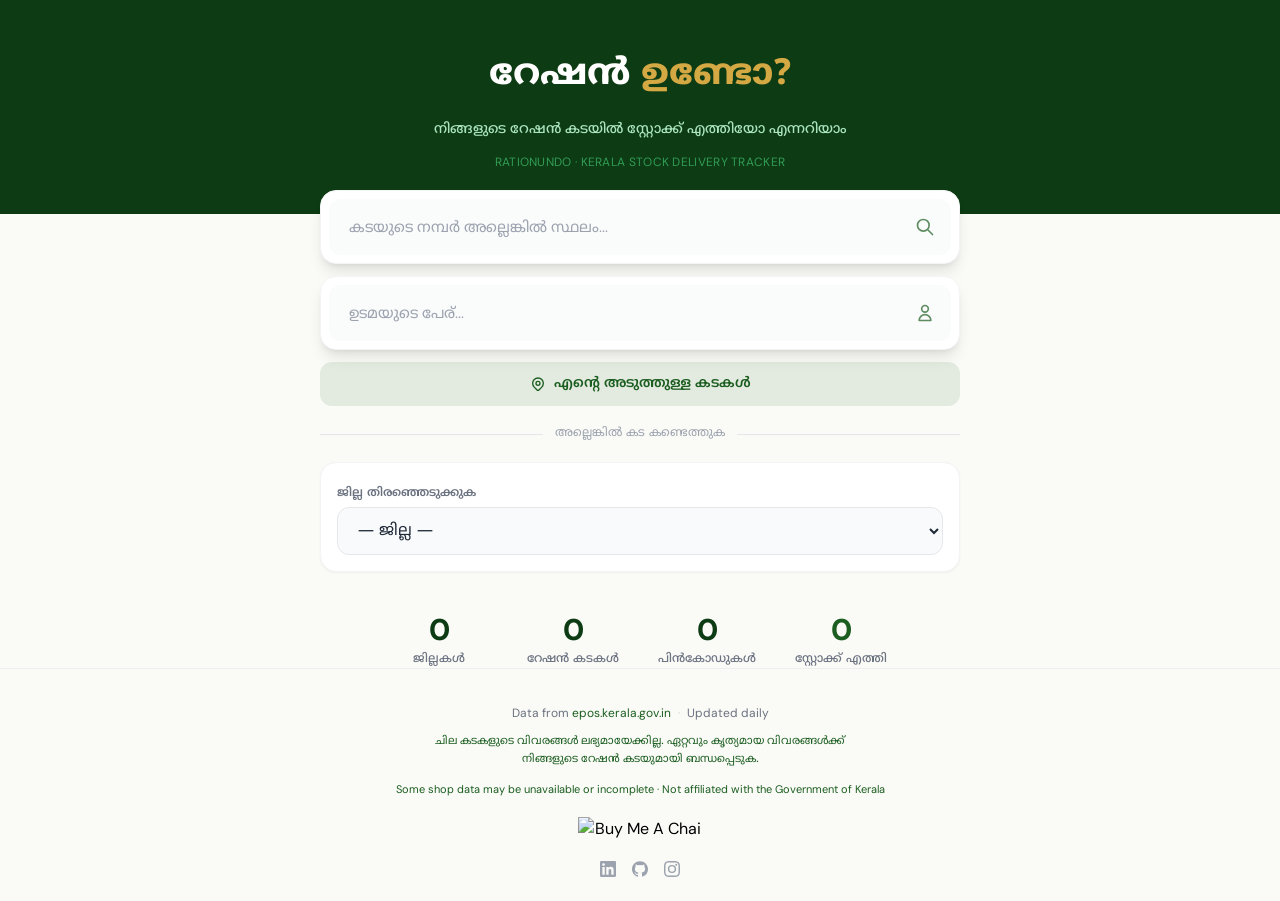
==== templates/index.html @ 917f85b7 "fix: serve app styles locally" ====
<!DOCTYPE html>
<html lang="en">
<head>
    <meta charset="UTF-8">
    <meta name="viewport" content="width=device-width, initial-scale=1.0">
    <!-- Google tag (gtag.js) -->
    <script async src="https://www.googletagmanager.com/gtag/js?id=G-TQHYERJ21V"></script>
    <script>
      window.dataLayer = window.dataLayer || [];
      function gtag(){dataLayer.push(arguments);}
      gtag('js', new Date());
      gtag('config', 'G-TQHYERJ21V');
    </script>
    <title>റേഷൻ ഉണ്ടോ?</title>
    <link rel="icon" type="image/svg+xml" href="/static/favicon.svg">
    <link rel="manifest" href="/manifest.json">
    <meta name="theme-color" content="#0D3B14">
    <link rel="preconnect" href="https://fonts.googleapis.com">
    <link href="https://fonts.googleapis.com/css2?family=DM+Sans:wght@400;500;600;700;800&family=Noto+Sans+Malayalam:wght@400;500;600;700&display=swap" rel="stylesheet">
    <link rel="stylesheet" href="/static/style.css?v=5">
</head>
<body class="bg-kerala-cream min-h-screen flex flex-col">
    <!-- Header -->
    <header class="bg-kerala-darkgreen text-white">
        <div class="max-w-3xl mx-auto px-4 py-6 sm:py-8 text-center">
            <h1 class="text-3xl sm:text-4xl font-extrabold text-white tracking-tight malayalam">റേഷൻ <span class="text-kerala-gold">ഉണ്ടോ?</span></h1>
            <p class="text-green-200/90 text-sm mt-2 malayalam font-medium px-2">നിങ്ങളുടെ റേഷൻ കടയിൽ സ്റ്റോക്ക് എത്തിയോ എന്നറിയാം</p>
            <p class="text-green-400/60 text-[10px] sm:text-xs mt-1 tracking-wide">RATIONUNDO · KERALA STOCK DELIVERY TRACKER</p>
        </div>
    </header>

    <main class="max-w-2xl mx-auto px-4 -mt-6 flex-1 w-full">
        <!-- Search Card -->
        <div id="search-container" class="relative">
            <div class="bg-white rounded-2xl shadow-lg border border-gray-100 p-2">
                <div class="relative">
                    <input
                        id="search-input"
                        type="text"
                        placeholder="കടയുടെ നമ്പർ അല്ലെങ്കിൽ സ്ഥലം..."
                        autocomplete="off"
                        class="w-full px-5 py-4 rounded-xl bg-gray-50/80 text-gray-900 placeholder-gray-400 focus:outline-none focus:ring-2 focus:ring-kerala-green/20 focus:bg-white transition-all text-[15px]"
                        aria-label="Search by shop number"
                        aria-controls="suggestions"
                        aria-autocomplete="list"
                    >
                    <div class="absolute right-4 top-1/2 -translate-y-1/2">
                        <svg class="h-5 w-5 text-kerala-green/70" fill="none" viewBox="0 0 24 24" stroke="currentColor">
                            <path stroke-linecap="round" stroke-linejoin="round" stroke-width="2" d="M21 21l-6-6m2-5a7 7 0 11-14 0 7 7 0 0114 0z" />
                        </svg>
                    </div>
                </div>
            </div>

            <!-- Autocomplete -->
            <div id="suggestions" class="hidden absolute z-10 w-full mt-2 bg-white rounded-xl shadow-xl border border-gray-100 overflow-hidden max-h-72 overflow-y-auto" role="listbox">
            </div>
        </div>

        <!-- Owner name search -->
        <div id="owner-container" class="relative mt-3">
            <div class="bg-white rounded-2xl shadow-lg border border-gray-100 p-2">
                <div class="relative">
                    <input
                        id="owner-input"
                        type="text"
                        placeholder="ഉടമയുടെ പേര്..."
                        autocomplete="off"
                        class="w-full px-5 py-4 rounded-xl bg-gray-50/80 text-gray-900 placeholder-gray-400 focus:outline-none focus:ring-2 focus:ring-kerala-green/20 focus:bg-white transition-all text-[15px]"
                        aria-label="Search by owner name"
                        aria-controls="owner-suggestions"
                        aria-autocomplete="list"
                    >
                    <div class="absolute right-4 top-1/2 -translate-y-1/2">
                        <svg class="h-5 w-5 text-kerala-green/70" fill="none" viewBox="0 0 24 24" stroke="currentColor">
                            <path stroke-linecap="round" stroke-linejoin="round" stroke-width="2" d="M16 7a4 4 0 11-8 0 4 4 0 018 0zM12 14a7 7 0 00-7 7h14a7 7 0 00-7-7z" />
                        </svg>
                    </div>
                </div>
            </div>
            <div id="owner-suggestions" class="hidden absolute z-10 w-full mt-2 bg-white rounded-xl shadow-xl border border-gray-100 overflow-hidden max-h-72 overflow-y-auto" role="listbox">
            </div>
        </div>

        <!-- Near me -->
        <button id="near-me-btn" class="mt-3 w-full flex items-center justify-center gap-2 px-4 py-3 rounded-xl bg-kerala-green/10 text-kerala-green font-semibold text-sm hover:bg-kerala-green/15 transition-colors malayalam">
            <svg class="w-4 h-4" fill="none" viewBox="0 0 24 24" stroke="currentColor"><path stroke-linecap="round" stroke-linejoin="round" stroke-width="2" d="M17.657 16.657L13.414 20.9a2 2 0 01-2.827 0l-4.244-4.243a8 8 0 1111.314 0z"/><path stroke-linecap="round" stroke-linejoin="round" stroke-width="2" d="M15 11a3 3 0 11-6 0 3 3 0 016 0z"/></svg>
            എന്റെ അടുത്തുള്ള കടകൾ
        </button>

        <!-- Divider -->
        <div class="flex items-center gap-3 my-5">
            <div class="flex-1 h-px bg-gray-200"></div>
            <span class="text-xs text-gray-400 malayalam">അല്ലെങ്കിൽ കട കണ്ടെത്തുക</span>
            <div class="flex-1 h-px bg-gray-200"></div>
        </div>

        <!-- Browse: District -> Taluk -> Shop -->
        <div id="browse" class="bg-white rounded-2xl shadow-sm border border-gray-100 p-4 space-y-3">
            <div>
                <label class="text-xs font-semibold text-gray-500 malayalam">ജില്ല തിരഞ്ഞെടുക്കുക</label>
                <select id="sel-district" class="mt-1 w-full px-4 py-3 rounded-xl bg-gray-50 border border-gray-200 text-gray-800 focus:outline-none focus:ring-2 focus:ring-kerala-green/20 malayalam">
                    <option value="">— ജില്ല —</option>
                </select>
            </div>
            <div id="taluk-wrap" class="hidden">
                <label class="text-xs font-semibold text-gray-500 malayalam">താലൂക്ക് / ഓഫീസ്</label>
                <select id="sel-taluk" class="mt-1 w-full px-4 py-3 rounded-xl bg-gray-50 border border-gray-200 text-gray-800 focus:outline-none focus:ring-2 focus:ring-kerala-green/20">
                    <option value="">— താലൂക്ക് —</option>
                </select>
            </div>
        </div>

        <!-- Results -->
        <section id="results" class="hidden mt-6 space-y-3 pb-12" aria-live="polite">
        </section>

        <!-- Empty state -->
        <div id="empty-state" class="mt-10 text-center">
            <div class="grid grid-cols-2 sm:grid-cols-4 gap-4 sm:gap-6 text-center max-w-lg mx-auto">
                <div>
                    <div class="text-2xl sm:text-3xl font-extrabold text-kerala-darkgreen tabular-nums" id="stat-districts">0</div>
                    <div class="text-xs text-gray-500 mt-1 font-medium malayalam">ജില്ലകൾ</div>
                </div>
                <div>
                    <div class="text-2xl sm:text-3xl font-extrabold text-kerala-darkgreen tabular-nums" id="stat-shops">0</div>
                    <div class="text-xs text-gray-500 mt-1 font-medium malayalam">റേഷൻ കടകൾ</div>
                </div>
                <div>
                    <div class="text-2xl sm:text-3xl font-extrabold text-kerala-darkgreen tabular-nums" id="stat-pincodes">0</div>
                    <div class="text-xs text-gray-500 mt-1 font-medium malayalam">പിൻകോഡുകൾ</div>
                </div>
                <div>
                    <div class="text-2xl sm:text-3xl font-extrabold text-kerala-green tabular-nums" id="stat-delivered">0</div>
                    <div class="text-xs text-gray-500 mt-1 font-medium malayalam">സ്റ്റോക്ക് എത്തി</div>
                </div>
            </div>
        </div>
    </main>

    <!-- Footer -->
    <footer class="mt-auto border-t border-gray-200/60">
        <div class="max-w-2xl mx-auto px-4 py-6 text-center space-y-3">
            <p class="text-xs text-gray-500">
                Data from <a href="https://epos.kerala.gov.in" target="_blank" rel="noopener" class="text-kerala-green hover:underline">epos.kerala.gov.in</a>
                <span class="text-gray-300 mx-1">·</span>
                <span id="last-updated">Updated daily</span>
            </p>
            <p class="text-[11px] text-kerala-green malayalam max-w-md mx-auto leading-relaxed">
                ചില കടകളുടെ വിവരങ്ങൾ ലഭ്യമായേക്കില്ല. ഏറ്റവും കൃത്യമായ വിവരങ്ങൾക്ക് നിങ്ങളുടെ റേഷൻ കടയുമായി ബന്ധപ്പെടുക.
            </p>
            <p class="text-[11px] text-kerala-green">
                Some shop data may be unavailable or incomplete · Not affiliated with the Government of Kerala
            </p>

            <!-- Social links -->
            <div class="flex items-center justify-center gap-4 pt-2">
                <a href="https://buymeachai.ezee.li/jithinjz" target="_blank" rel="noopener noreferrer" aria-label="Buy Me A Chai">
                    <img src="https://buymeachai.ezee.li/assets/images/buymeachai-button.png" alt="Buy Me A Chai" class="w-32 sm:w-40 md:w-44 max-w-[70%] h-auto mx-auto">
                </a>
            </div>
            <div class="flex items-center justify-center gap-4 pt-2">
                <a href="https://www.linkedin.com/in/jithin-kr" target="_blank" rel="noopener" aria-label="LinkedIn" class="text-gray-400 hover:text-kerala-darkgreen transition-colors">
                    <svg class="w-4 h-4" fill="currentColor" viewBox="0 0 24 24"><path d="M20.45 20.45h-3.56v-5.57c0-1.33-.02-3.04-1.85-3.04-1.85 0-2.14 1.45-2.14 2.94v5.67H9.34V9h3.42v1.56h.05c.48-.9 1.64-1.85 3.37-1.85 3.6 0 4.27 2.37 4.27 5.46v6.28zM5.34 7.43a2.06 2.06 0 1 1 0-4.13 2.06 2.06 0 0 1 0 4.13zM7.12 20.45H3.56V9h3.56v11.45zM22.22 0H1.77C.79 0 0 .77 0 1.72v20.56C0 23.23.79 24 1.77 24h20.45c.98 0 1.78-.77 1.78-1.72V1.72C24 .77 23.2 0 22.22 0z"/></svg>
                </a>
                <a href="https://github.com/jithin-jz/Rationundo" target="_blank" rel="noopener" aria-label="GitHub" class="text-gray-400 hover:text-kerala-darkgreen transition-colors">
                    <svg class="w-4 h-4" fill="currentColor" viewBox="0 0 24 24"><path d="M12 .5C5.37.5 0 5.78 0 12.29c0 5.2 3.44 9.6 8.21 11.16.6.11.82-.25.82-.56v-2.17c-3.34.71-4.04-1.57-4.04-1.57-.55-1.36-1.34-1.72-1.34-1.72-1.09-.73.08-.71.08-.71 1.2.08 1.84 1.21 1.84 1.21 1.07 1.79 2.81 1.27 3.5.97.11-.76.42-1.27.76-1.56-2.67-.3-5.47-1.3-5.47-5.79 0-1.28.47-2.32 1.24-3.14-.12-.3-.54-1.52.12-3.17 0 0 1.01-.32 3.3 1.2a11.6 11.6 0 0 1 6 0c2.29-1.52 3.3-1.2 3.3-1.2.66 1.65.24 2.87.12 3.17.77.82 1.24 1.86 1.24 3.14 0 4.5-2.81 5.48-5.49 5.77.43.36.81 1.08.81 2.18v3.23c0 .31.22.68.83.56A12.02 12.02 0 0 0 24 12.29C24 5.78 18.63.5 12 .5z"/></svg>
                </a>
                <a href="https://www.instagram.com/jithin.jz" target="_blank" rel="noopener" aria-label="Instagram" class="text-gray-400 hover:text-kerala-darkgreen transition-colors">
                    <svg class="w-4 h-4" fill="currentColor" viewBox="0 0 24 24"><path d="M12 2.16c3.2 0 3.58.01 4.85.07 1.17.05 1.8.25 2.23.41.56.22.96.48 1.38.9.42.42.68.82.9 1.38.16.42.36 1.06.41 2.23.06 1.27.07 1.65.07 4.85s-.01 3.58-.07 4.85c-.05 1.17-.25 1.8-.41 2.23-.22.56-.48.96-.9 1.38-.42.42-.82.68-1.38.9-.42.16-1.06.36-2.23.41-1.27.06-1.65.07-4.85.07s-3.58-.01-4.85-.07c-1.17-.05-1.8-.25-2.23-.41a3.7 3.7 0 0 1-1.38-.9 3.7 3.7 0 0 1-.9-1.38c-.16-.42-.36-1.06-.41-2.23-.06-1.27-.07-1.65-.07-4.85s.01-3.58.07-4.85c.05-1.17.25-1.8.41-2.23.22-.56.48-.96.9-1.38.42-.42.82-.68 1.38-.9.42-.16 1.06-.36 2.23-.41C8.42 2.17 8.8 2.16 12 2.16zM12 0C8.74 0 8.33.01 7.05.07 5.78.13 4.9.34 4.14.63c-.79.31-1.46.72-2.13 1.38C1.35 2.68.94 3.35.63 4.14.34 4.9.13 5.78.07 7.05.01 8.33 0 8.74 0 12s.01 3.67.07 4.95c.06 1.27.27 2.15.56 2.91.31.79.72 1.46 1.38 2.13.67.66 1.34 1.07 2.13 1.38.76.29 1.64.5 2.91.56C8.33 23.99 8.74 24 12 24s3.67-.01 4.95-.07c1.27-.06 2.15-.27 2.91-.56a5.9 5.9 0 0 0 2.13-1.38 5.9 5.9 0 0 0 1.38-2.13c.29-.76.5-1.64.56-2.91.06-1.28.07-1.69.07-4.95s-.01-3.67-.07-4.95c-.06-1.27-.27-2.15-.56-2.91a5.9 5.9 0 0 0-1.38-2.13A5.9 5.9 0 0 0 19.86.63c-.76-.29-1.64-.5-2.91-.56C15.67.01 15.26 0 12 0zm0 5.84a6.16 6.16 0 1 0 0 12.32 6.16 6.16 0 0 0 0-12.32zM12 16a4 4 0 1 1 0-8 4 4 0 0 1 0 8zm6.4-11.85a1.44 1.44 0 1 0 0 2.88 1.44 1.44 0 0 0 0-2.88z"/></svg>
                </a>
            </div>
        </div>
    </footer>

    <script src="/static/app.js?v=5"></script>
    <script>
        if ('serviceWorker' in navigator) {
            window.addEventListener('load', () => navigator.serviceWorker.register('/sw.js').catch(() => {}));
        }
    </script>
</body>
</html>
---- static/style.css ----
:root {
    --kerala-gold: #D4A843;
    --kerala-green: #1B5E20;
    --kerala-darkgreen: #0D3B14;
    --kerala-cream: #FAFAF6;
}

*,
*::before,
*::after {
    box-sizing: border-box;
    border: 0 solid #e5e7eb;
}

html {
    line-height: 1.5;
    -webkit-text-size-adjust: 100%;
    tab-size: 4;
}

body {
    margin: 0;
    font-family: 'DM Sans', 'Noto Sans Malayalam', system-ui, sans-serif;
    -webkit-font-smoothing: antialiased;
}

button,
input,
select {
    margin: 0;
    font: inherit;
    color: inherit;
}

button,
select {
    text-transform: none;
}

button {
    cursor: pointer;
    background: transparent;
}

button:disabled {
    cursor: not-allowed;
    opacity: 0.75;
}

img,
svg {
    display: block;
    vertical-align: middle;
}

a {
    color: inherit;
    text-decoration: inherit;
}

.malayalam {
    font-family: 'Noto Sans Malayalam', 'DM Sans', sans-serif;
}

/* Layout */
.hidden { display: none !important; }
.block { display: block; }
.inline-block { display: inline-block; }
.flex { display: flex; }
.grid { display: grid; }
.relative { position: relative; }
.absolute { position: absolute; }
.z-10 { z-index: 10; }
.right-4 { right: 1rem; }
.top-1\/2 { top: 50%; }
.-translate-y-1\/2 { transform: translateY(-50%); }
.mx-auto { margin-left: auto; margin-right: auto; }
.mx-1 { margin-left: 0.25rem; margin-right: 0.25rem; }
.my-5 { margin-top: 1.25rem; margin-bottom: 1.25rem; }
.-mt-6 { margin-top: -1.5rem; }
.mt-0\.5 { margin-top: 0.125rem; }
.mt-1 { margin-top: 0.25rem; }
.mt-2 { margin-top: 0.5rem; }
.mt-3 { margin-top: 0.75rem; }
.mt-4 { margin-top: 1rem; }
.mt-6 { margin-top: 1.5rem; }
.mt-10 { margin-top: 2.5rem; }
.mt-auto { margin-top: auto; }
.mb-1 { margin-bottom: 0.25rem; }
.mb-2 { margin-bottom: 0.5rem; }
.p-2 { padding: 0.5rem; }
.p-4 { padding: 1rem; }
.px-2 { padding-left: 0.5rem; padding-right: 0.5rem; }
.px-2\.5 { padding-left: 0.625rem; padding-right: 0.625rem; }
.px-4 { padding-left: 1rem; padding-right: 1rem; }
.px-5 { padding-left: 1.25rem; padding-right: 1.25rem; }
.py-0\.5 { padding-top: 0.125rem; padding-bottom: 0.125rem; }
.py-1\.5 { padding-top: 0.375rem; padding-bottom: 0.375rem; }
.py-3 { padding-top: 0.75rem; padding-bottom: 0.75rem; }
.py-4 { padding-top: 1rem; padding-bottom: 1rem; }
.py-6 { padding-top: 1.5rem; padding-bottom: 1.5rem; }
.py-8 { padding-top: 2rem; padding-bottom: 2rem; }
.py-10 { padding-top: 2.5rem; padding-bottom: 2.5rem; }
.py-16 { padding-top: 4rem; padding-bottom: 4rem; }
.pt-2 { padding-top: 0.5rem; }
.pt-3 { padding-top: 0.75rem; }
.pb-12 { padding-bottom: 3rem; }
.w-full { width: 100%; }
.w-2\.5 { width: 0.625rem; }
.w-4 { width: 1rem; }
.w-5 { width: 1.25rem; }
.w-8 { width: 2rem; }
.w-16 { width: 4rem; }
.w-32 { width: 8rem; }
.h-auto { height: auto; }
.h-px { height: 1px; }
.h-1\.5 { height: 0.375rem; }
.h-2 { height: 0.5rem; }
.h-2\.5 { height: 0.625rem; }
.h-4 { height: 1rem; }
.h-5 { height: 1.25rem; }
.h-8 { height: 2rem; }
.h-16 { height: 4rem; }
.min-h-screen { min-height: 100vh; }
.max-h-72 { max-height: 18rem; }
.max-w-md { max-width: 28rem; }
.max-w-lg { max-width: 32rem; }
.max-w-2xl { max-width: 42rem; }
.max-w-3xl { max-width: 48rem; }
.max-w-\[70\%\] { max-width: 70%; }
.min-w-0 { min-width: 0; }
.flex-1 { flex: 1 1 0%; }
.shrink-0 { flex-shrink: 0; }
.flex-col { flex-direction: column; }
.items-start { align-items: flex-start; }
.items-center { align-items: center; }
.justify-center { justify-content: center; }
.justify-between { justify-content: space-between; }
.gap-1\.5 { gap: 0.375rem; }
.gap-2 { gap: 0.5rem; }
.gap-3 { gap: 0.75rem; }
.gap-4 { gap: 1rem; }
.grid-cols-2 { grid-template-columns: repeat(2, minmax(0, 1fr)); }
.space-y-1\.5 > :not([hidden]) ~ :not([hidden]) { margin-top: 0.375rem; }
.space-y-3 > :not([hidden]) ~ :not([hidden]) { margin-top: 0.75rem; }
.overflow-hidden { overflow: hidden; }
.overflow-y-auto { overflow-y: auto; }

/* Borders and shape */
.rounded { border-radius: 0.25rem; }
.rounded-lg { border-radius: 0.5rem; }
.rounded-xl { border-radius: 0.75rem; }
.rounded-2xl { border-radius: 1rem; }
.rounded-full { border-radius: 9999px; }
.border { border-width: 1px; }
.border-t { border-top-width: 1px; }
.border-b { border-bottom-width: 1px; }
.border-\[3px\] { border-width: 3px; }
.last\:border-0:last-child { border-width: 0; }
.border-gray-50 { border-color: #f9fafb; }
.border-gray-100 { border-color: #f3f4f6; }
.border-gray-200 { border-color: #e5e7eb; }
.border-gray-200\/60 { border-color: rgb(229 231 235 / 0.6); }
.border-kerala-green\/20 { border-color: rgb(27 94 32 / 0.2); }
.border-t-kerala-green { border-top-color: var(--kerala-green); }
.shadow-sm { box-shadow: 0 1px 2px 0 rgb(0 0 0 / 0.05); }
.shadow-lg { box-shadow: 0 10px 15px -3px rgb(0 0 0 / 0.1), 0 4px 6px -4px rgb(0 0 0 / 0.1); }
.shadow-xl { box-shadow: 0 20px 25px -5px rgb(0 0 0 / 0.1), 0 8px 10px -6px rgb(0 0 0 / 0.1); }

/* Color */
.bg-white { background-color: #ffffff; }
.bg-gray-50 { background-color: #f9fafb; }
.bg-gray-50\/80 { background-color: rgb(249 250 251 / 0.8); }
.bg-gray-100 { background-color: #f3f4f6; }
.bg-gray-200 { background-color: #e5e7eb; }
.bg-green-50 { background-color: #f0fdf4; }
.bg-green-500 { background-color: #22c55e; }
.bg-amber-50 { background-color: #fffbeb; }
.bg-amber-400 { background-color: #fbbf24; }
.bg-amber-500 { background-color: #f59e0b; }
.bg-red-400 { background-color: #f87171; }
.bg-kerala-cream { background-color: var(--kerala-cream); }
.bg-kerala-darkgreen { background-color: var(--kerala-darkgreen); }
.bg-kerala-green { background-color: var(--kerala-green); }
.bg-kerala-green\/5 { background-color: rgb(27 94 32 / 0.05); }
.bg-kerala-green\/10 { background-color: rgb(27 94 32 / 0.1); }
.bg-kerala-gold\/10 { background-color: rgb(212 168 67 / 0.1); }
.text-white { color: #ffffff; }
.text-gray-300 { color: #d1d5db; }
.text-gray-400 { color: #9ca3af; }
.text-gray-500 { color: #6b7280; }
.text-gray-600 { color: #4b5563; }
.text-gray-700 { color: #374151; }
.text-gray-800 { color: #1f2937; }
.text-gray-900 { color: #111827; }
.text-green-200\/90 { color: rgb(187 247 208 / 0.9); }
.text-green-400\/60 { color: rgb(74 222 128 / 0.6); }
.text-green-800 { color: #166534; }
.text-amber-500 { color: #f59e0b; }
.text-amber-800 { color: #92400e; }
.text-red-500 { color: #ef4444; }
.text-red-600 { color: #dc2626; }
.text-kerala-gold { color: var(--kerala-gold); }
.text-kerala-green { color: var(--kerala-green); }
.text-kerala-green\/70 { color: rgb(27 94 32 / 0.7); }
.text-kerala-darkgreen { color: var(--kerala-darkgreen); }
.placeholder-gray-400::placeholder { color: #9ca3af; }

/* Typography */
.text-left { text-align: left; }
.text-center { text-align: center; }
.text-right { text-align: right; }
.text-\[10px\] { font-size: 10px; line-height: 1rem; }
.text-\[11px\] { font-size: 11px; line-height: 1rem; }
.text-\[15px\] { font-size: 15px; line-height: 1.5rem; }
.text-xs { font-size: 0.75rem; line-height: 1rem; }
.text-sm { font-size: 0.875rem; line-height: 1.25rem; }
.text-base { font-size: 1rem; line-height: 1.5rem; }
.text-2xl { font-size: 1.5rem; line-height: 2rem; }
.text-3xl { font-size: 1.875rem; line-height: 2.25rem; }
.font-medium { font-weight: 500; }
.font-semibold { font-weight: 600; }
.font-bold { font-weight: 700; }
.font-extrabold { font-weight: 800; }
.uppercase { text-transform: uppercase; }
.tracking-tight { letter-spacing: 0; }
.tracking-wide { letter-spacing: 0.025em; }
.leading-relaxed { line-height: 1.625; }
.tabular-nums { font-variant-numeric: tabular-nums; }
.truncate {
    overflow: hidden;
    text-overflow: ellipsis;
    white-space: nowrap;
}
.break-words { overflow-wrap: break-word; }
.whitespace-nowrap { white-space: nowrap; }

/* Effects */
.transition-all { transition-property: all; transition-duration: 150ms; transition-timing-function: cubic-bezier(0.4, 0, 0.2, 1); }
.transition-colors { transition-property: color, background-color, border-color, text-decoration-color, fill, stroke; transition-duration: 150ms; transition-timing-function: cubic-bezier(0.4, 0, 0.2, 1); }
.duration-500 { transition-duration: 500ms; }
.focus\:outline-none:focus { outline: 2px solid transparent; outline-offset: 2px; }
.focus\:bg-white:focus { background-color: #ffffff; }
.focus\:ring-2:focus { box-shadow: 0 0 0 2px rgb(27 94 32 / 0.2); }
.hover\:bg-kerala-green\/15:hover { background-color: rgb(27 94 32 / 0.15); }
.hover\:text-kerala-darkgreen:hover { color: var(--kerala-darkgreen); }
.hover\:underline:hover { text-decoration: underline; }

/* Smooth scrollbar */
::-webkit-scrollbar { width: 6px; }
::-webkit-scrollbar-track { background: transparent; }
::-webkit-scrollbar-thumb { background: #d4d4d4; border-radius: 3px; }
::-webkit-scrollbar-thumb:hover { background: #a3a3a3; }

/* Cards */
.card-delivered {
    border-left: 4px solid #2E7D32;
    background: linear-gradient(to right, #f0fdf4, #ffffff);
}
.card-pending {
    border-left: 4px solid #F59E0B;
    background: linear-gradient(to right, #fffbeb, #ffffff);
}
.card-partial {
    border-left: 4px solid #FBBF24;
    background: linear-gradient(to right, #fefce8, #ffffff);
}

/* Animations */
@keyframes slideUp {
    from { opacity: 0; transform: translateY(10px); }
    to { opacity: 1; transform: translateY(0); }
}
@keyframes spin {
    to { transform: rotate(360deg); }
}
@keyframes pulse {
    50% { opacity: 0.5; }
}
.animate-slide-up {
    animation: slideUp 0.25s ease-out forwards;
}
.animate-spin {
    animation: spin 1s linear infinite;
}
.animate-pulse {
    animation: pulse 2s cubic-bezier(0.4, 0, 0.6, 1) infinite;
}

/* Suggestion hover */
.suggestion-item:hover {
    background: #f0fdf4;
}

@media (min-width: 640px) {
    .sm\:grid-cols-4 { grid-template-columns: repeat(4, minmax(0, 1fr)); }
    .sm\:gap-6 { gap: 1.5rem; }
    .sm\:p-5 { padding: 1.25rem; }
    .sm\:py-8 { padding-top: 2rem; padding-bottom: 2rem; }
    .sm\:text-xs { font-size: 0.75rem; line-height: 1rem; }
    .sm\:text-sm { font-size: 0.875rem; line-height: 1.25rem; }
    .sm\:text-lg { font-size: 1.125rem; line-height: 1.75rem; }
    .sm\:text-3xl { font-size: 1.875rem; line-height: 2.25rem; }
    .sm\:text-4xl { font-size: 2.25rem; line-height: 2.5rem; }
    .sm\:w-40 { width: 10rem; }
}

@media (min-width: 768px) {
    .md\:w-44 { width: 11rem; }
}
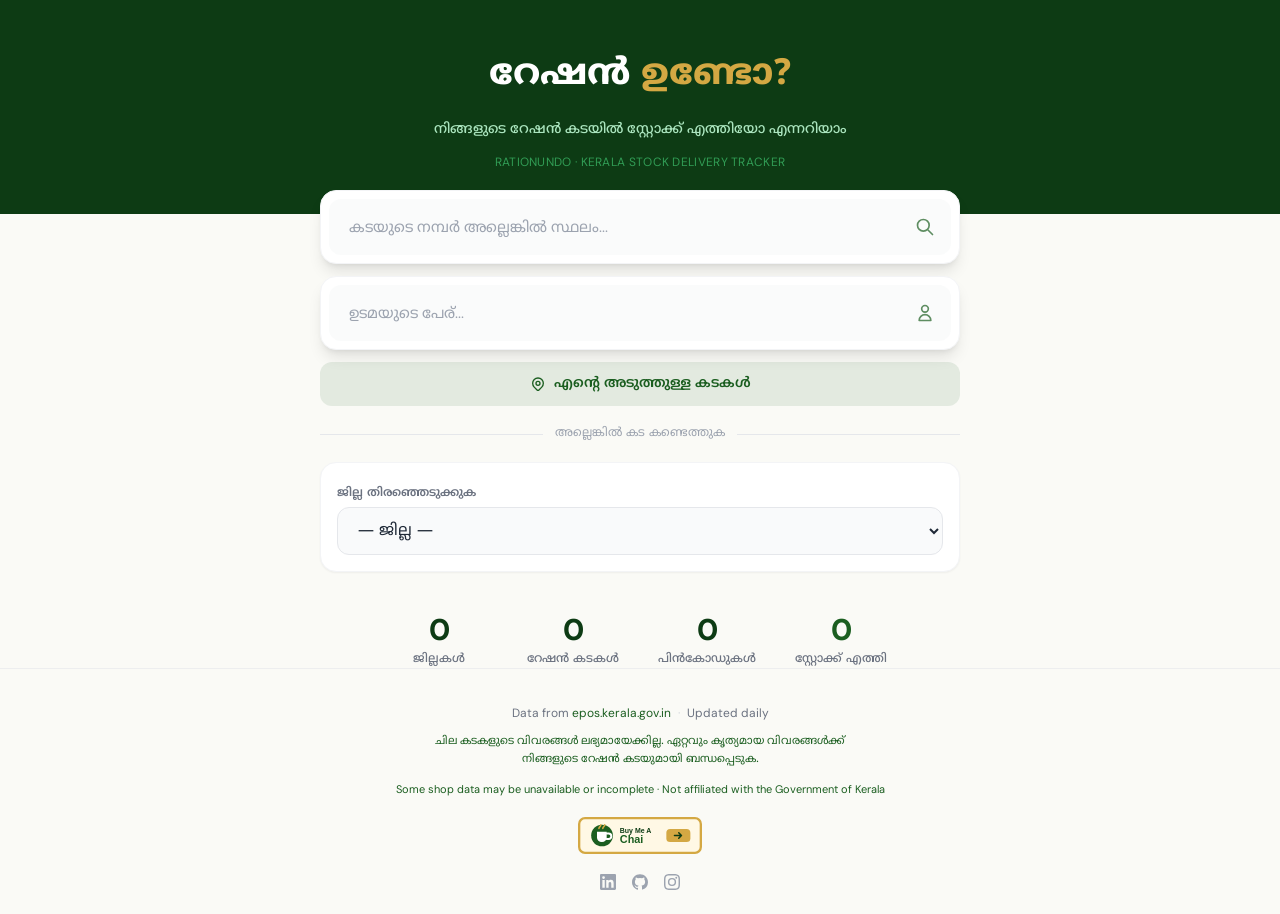
==== commit 82df48e9: "fix: serve chai button locally" ====
--- a/templates/index.html
+++ b/templates/index.html
@@ -156,7 +156,7 @@
             <!-- Social links -->
             <div class="flex items-center justify-center gap-4 pt-2">
                 <a href="https://buymeachai.ezee.li/jithinjz" target="_blank" rel="noopener noreferrer" aria-label="Buy Me A Chai">
-                    <img src="https://buymeachai.ezee.li/assets/images/buymeachai-button.png" alt="Buy Me A Chai" class="w-32 sm:w-40 md:w-44 max-w-[70%] h-auto mx-auto">
+                    <img src="/static/buymeachai.svg?v=1" alt="Buy Me A Chai" class="w-32 sm:w-40 md:w-44 max-w-[70%] h-auto mx-auto">
                 </a>
             </div>
             <div class="flex items-center justify-center gap-4 pt-2">
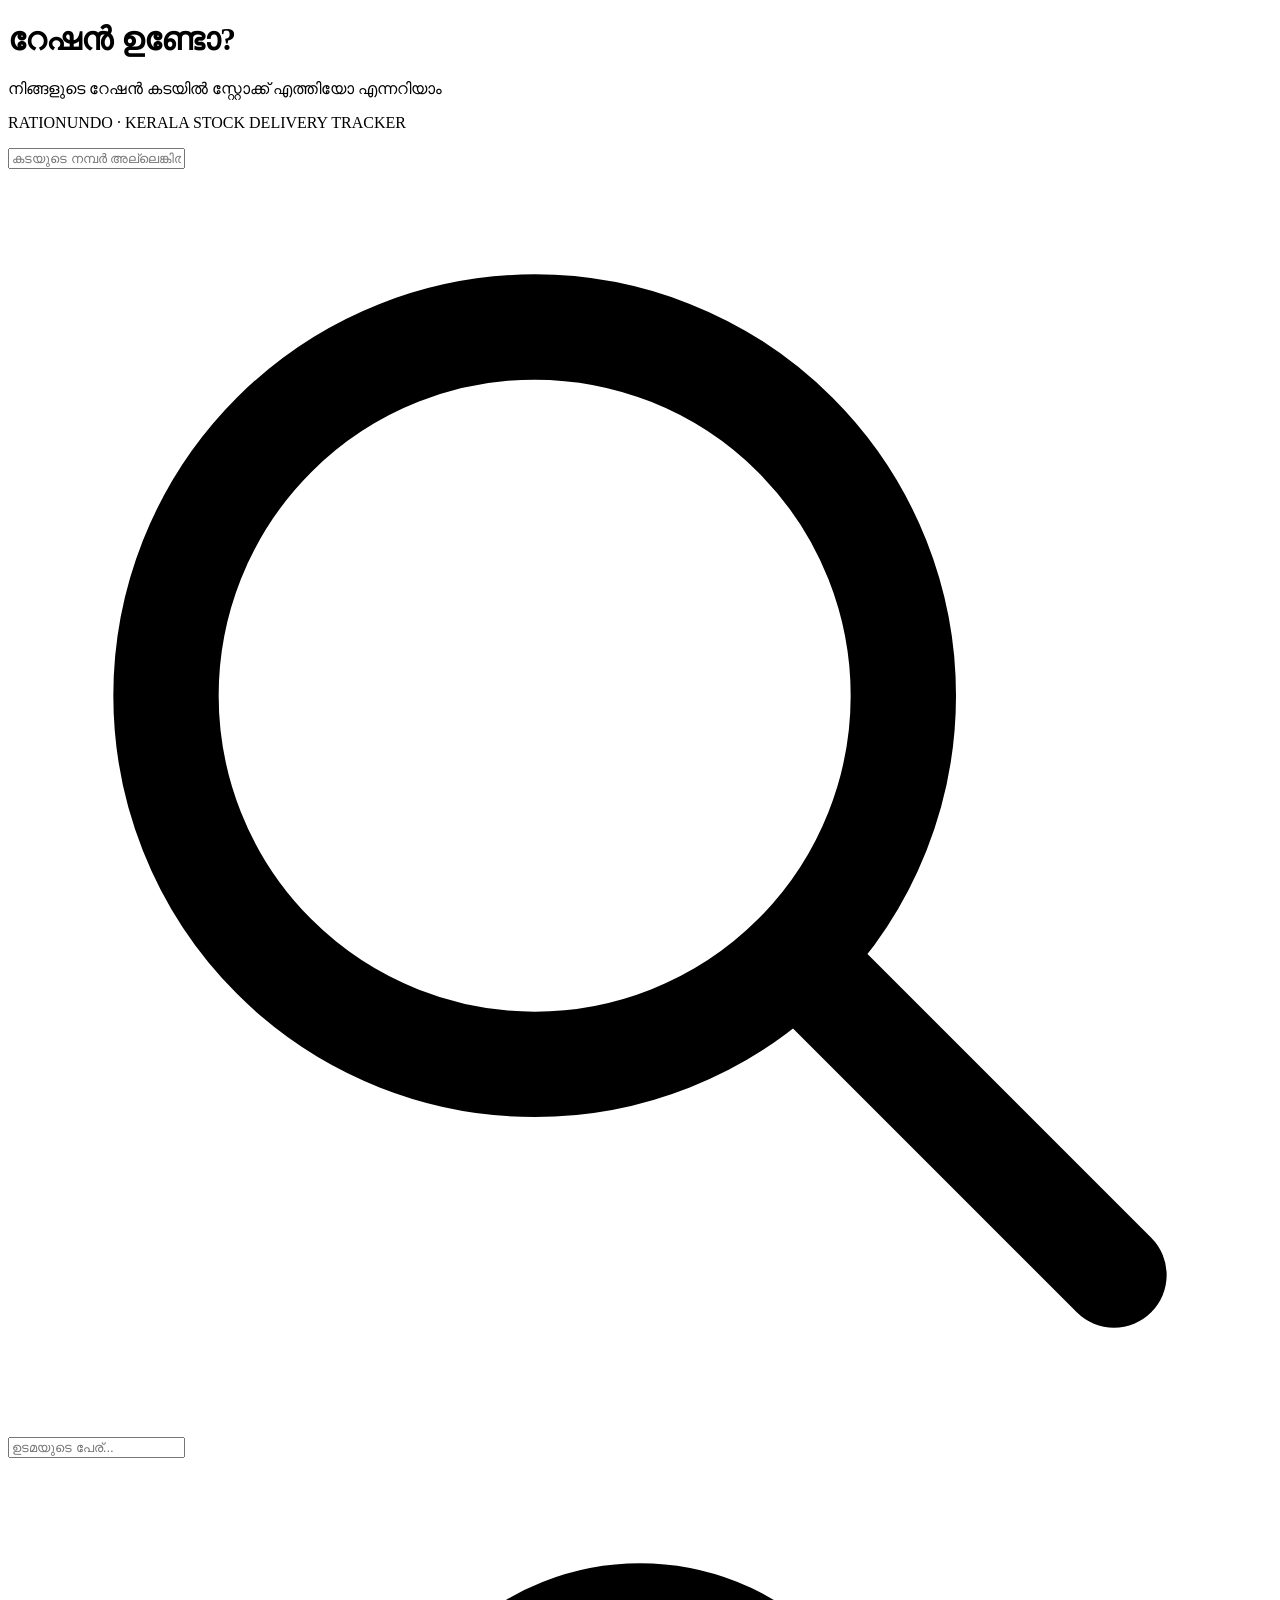
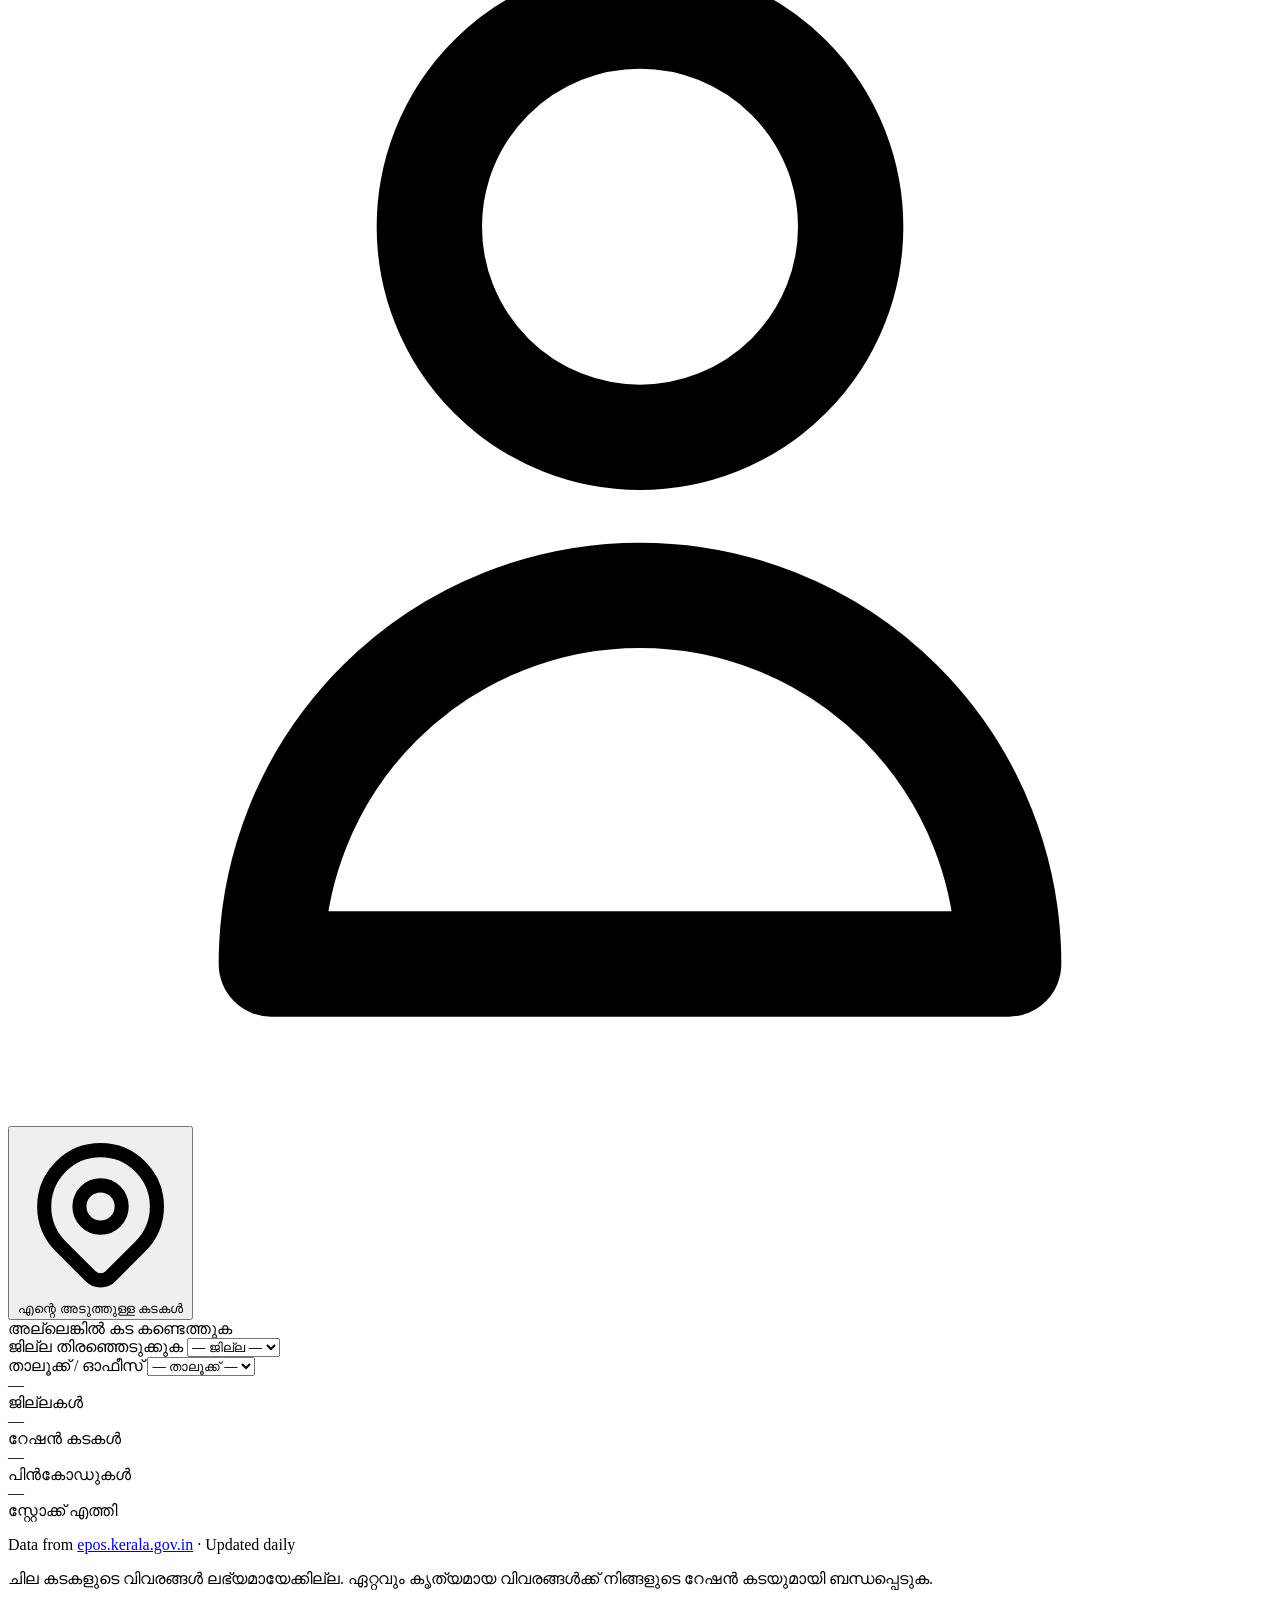
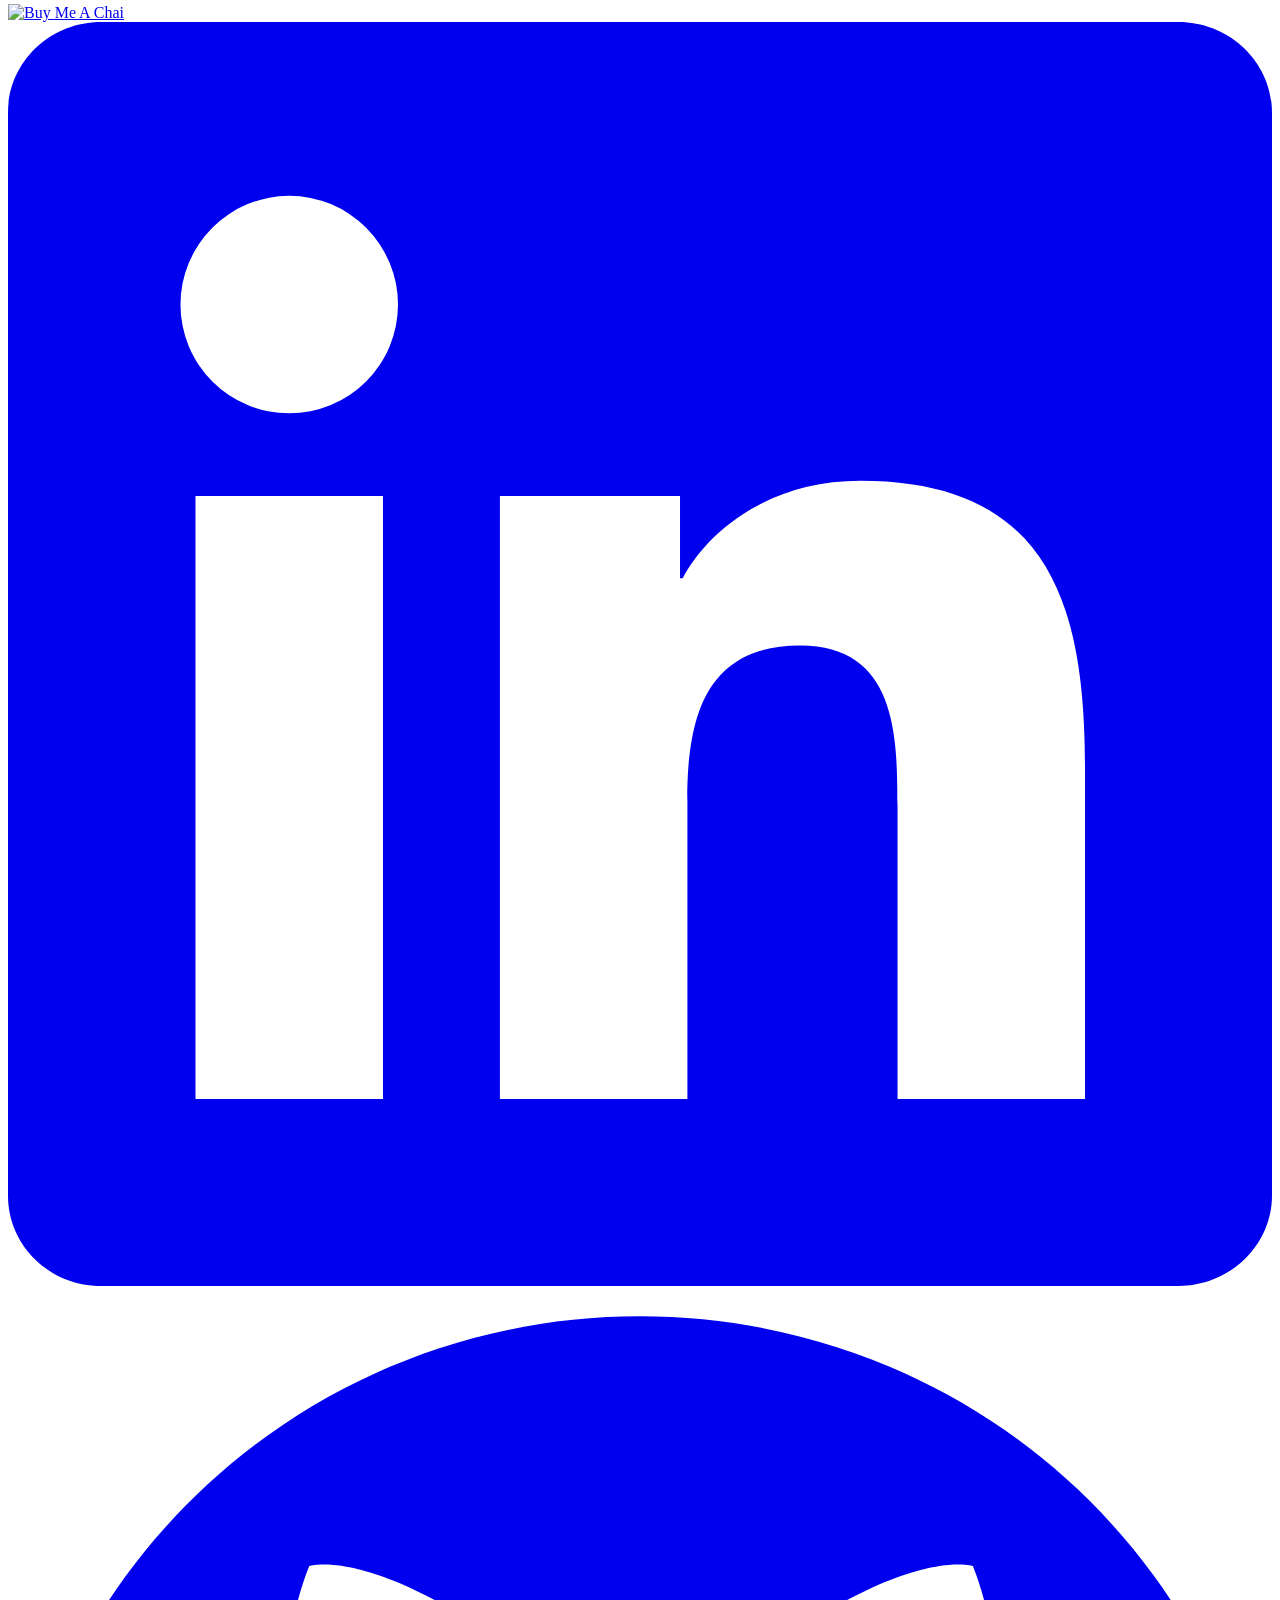
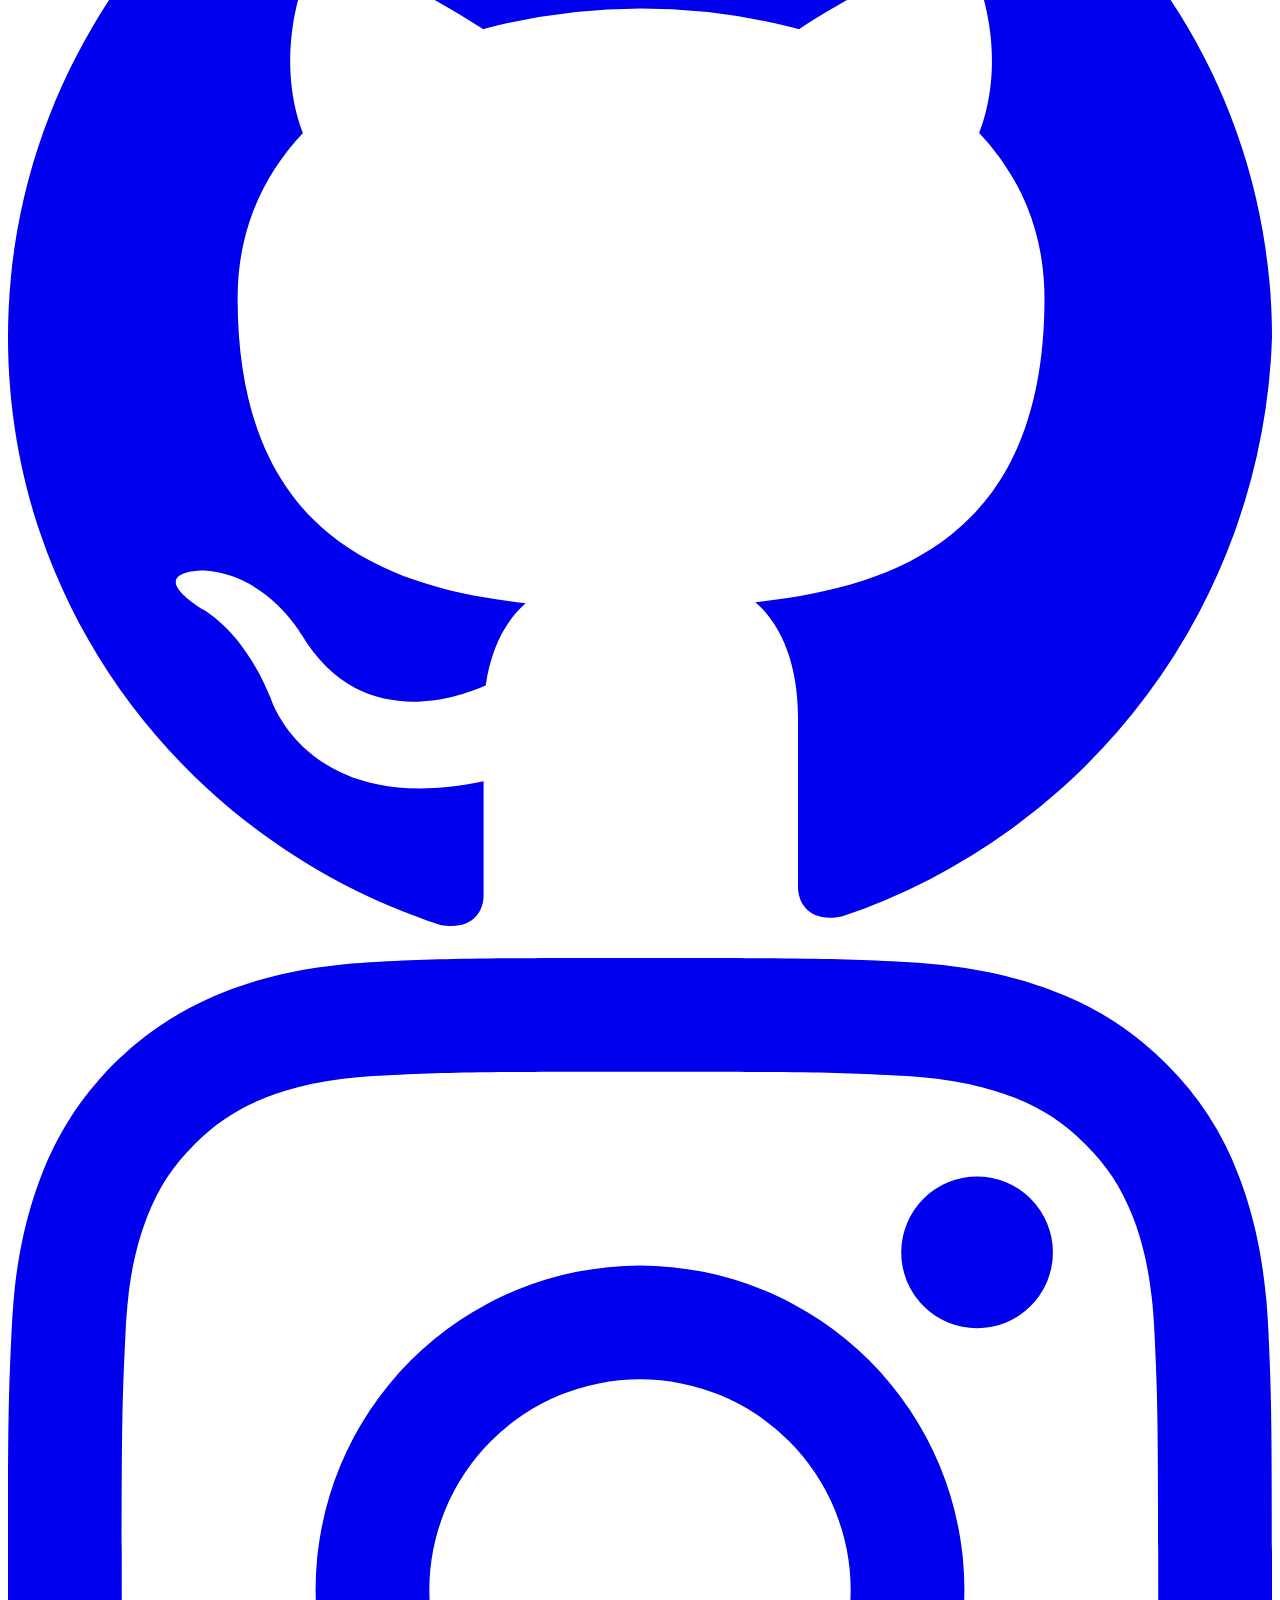
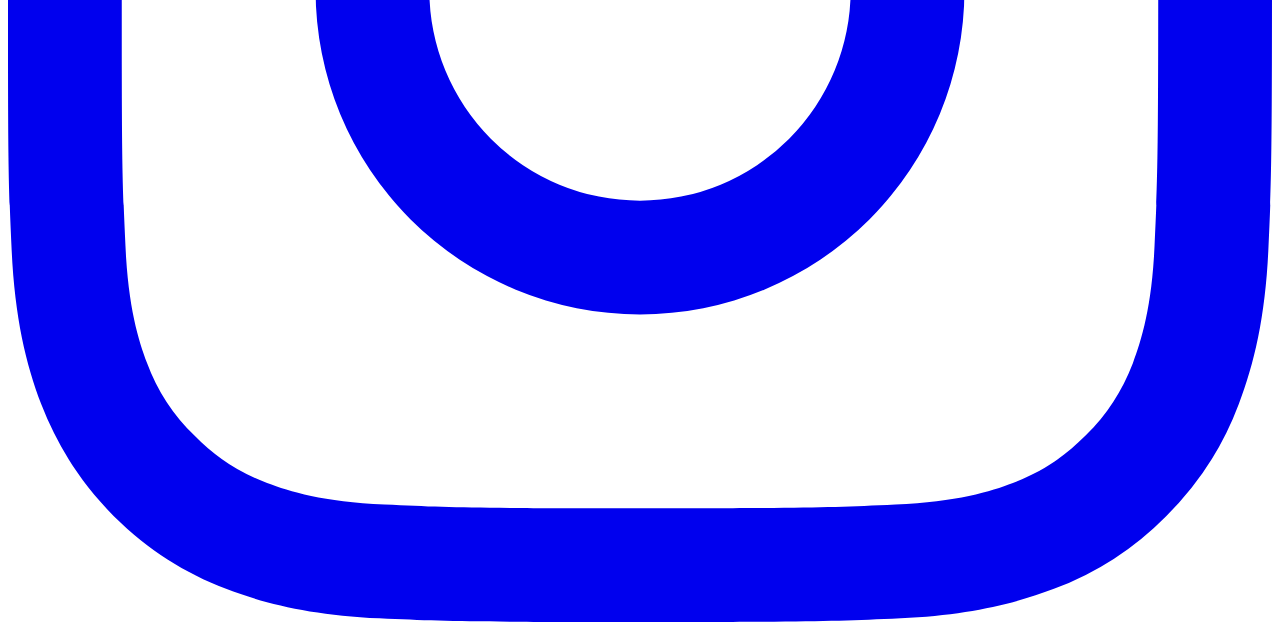
==== commit 6e7e41ed: "Refactor UI to HTMX architecture" ====
--- a/templates/index.html
+++ b/templates/index.html
@@ -17,7 +17,61 @@
     <meta name="theme-color" content="#0D3B14">
     <link rel="preconnect" href="https://fonts.googleapis.com">
     <link href="https://fonts.googleapis.com/css2?family=DM+Sans:wght@400;500;600;700;800&family=Noto+Sans+Malayalam:wght@400;500;600;700&display=swap" rel="stylesheet">
-    <link rel="stylesheet" href="/static/style.css?v=5">
+    <script src="https://cdn.jsdelivr.net/npm/@tailwindcss/browser@4"></script>
+    <script src="https://unpkg.com/htmx.org@2.0.4"></script>
+    <style type="text/tailwindcss">
+        @theme {
+            --color-kerala-gold: #D4A843;
+            --color-kerala-green: #1B5E20;
+            --color-kerala-darkgreen: #0D3B14;
+            --color-kerala-cream: #FAFAF6;
+
+            --animate-slide-up: slideUp 0.25s ease-out forwards;
+        }
+
+        @keyframes slideUp {
+            from { opacity: 0; transform: translateY(10px); }
+            to { opacity: 1; transform: translateY(0); }
+        }
+
+        @layer base {
+            body {
+                font-family: 'DM Sans', 'Noto Sans Malayalam', system-ui, sans-serif;
+                -webkit-font-smoothing: antialiased;
+            }
+
+            ::-webkit-scrollbar { width: 6px; }
+            ::-webkit-scrollbar-track { background: transparent; }
+            ::-webkit-scrollbar-thumb { @apply bg-gray-300 rounded-sm; }
+            ::-webkit-scrollbar-thumb:hover { @apply bg-gray-400; }
+        }
+
+        @utility malayalam {
+            font-family: 'Noto Sans Malayalam', 'DM Sans', sans-serif;
+        }
+
+        @utility card-delivered {
+            border-left: 4px solid #2E7D32;
+            background: linear-gradient(to right, theme(--color-green-50), #ffffff);
+        }
+
+        @utility card-pending {
+            border-left: 4px solid theme(--color-amber-500);
+            background: linear-gradient(to right, theme(--color-amber-50), #ffffff);
+        }
+
+        @utility card-partial {
+            border-left: 4px solid theme(--color-amber-400);
+            background: linear-gradient(to right, theme(--color-yellow-50), #ffffff);
+        }
+
+        @utility suggestion-item {
+            &:hover {
+                background: theme(--color-green-50);
+            }
+        }
+
+    </style>
 </head>
 <body class="bg-kerala-cream min-h-screen flex flex-col">
     <!-- Header -->
@@ -37,12 +91,19 @@
                     <input
                         id="search-input"
                         type="text"
+                        name="q"
                         placeholder="കടയുടെ നമ്പർ അല്ലെങ്കിൽ സ്ഥലം..."
                         autocomplete="off"
                         class="w-full px-5 py-4 rounded-xl bg-gray-50/80 text-gray-900 placeholder-gray-400 focus:outline-none focus:ring-2 focus:ring-kerala-green/20 focus:bg-white transition-all text-[15px]"
                         aria-label="Search by shop number"
                         aria-controls="suggestions"
                         aria-autocomplete="list"
+                        hx-get="/htmx/autocomplete"
+                        hx-trigger="input changed delay:200ms, search"
+                        hx-target="#suggestions"
+                        hx-swap="innerHTML"
+                        hx-params="q"
+                        hx-on::after-request="if(this.value.trim().length >= 2) document.getElementById('suggestions').classList.remove('hidden'); else document.getElementById('suggestions').classList.add('hidden');"
                     >
                     <div class="absolute right-4 top-1/2 -translate-y-1/2">
                         <svg class="h-5 w-5 text-kerala-green/70" fill="none" viewBox="0 0 24 24" stroke="currentColor">
@@ -64,12 +125,19 @@
                     <input
                         id="owner-input"
                         type="text"
+                        name="q"
                         placeholder="ഉടമയുടെ പേര്..."
                         autocomplete="off"
                         class="w-full px-5 py-4 rounded-xl bg-gray-50/80 text-gray-900 placeholder-gray-400 focus:outline-none focus:ring-2 focus:ring-kerala-green/20 focus:bg-white transition-all text-[15px]"
                         aria-label="Search by owner name"
                         aria-controls="owner-suggestions"
                         aria-autocomplete="list"
+                        hx-get="/htmx/owners"
+                        hx-trigger="input changed delay:200ms"
+                        hx-target="#owner-suggestions"
+                        hx-swap="innerHTML"
+                        hx-params="q"
+                        hx-on::after-request="if(this.value.trim().length >= 2) document.getElementById('owner-suggestions').classList.remove('hidden'); else document.getElementById('owner-suggestions').classList.add('hidden');"
                     >
                     <div class="absolute right-4 top-1/2 -translate-y-1/2">
                         <svg class="h-5 w-5 text-kerala-green/70" fill="none" viewBox="0 0 24 24" stroke="currentColor">
@@ -99,13 +167,35 @@
         <div id="browse" class="bg-white rounded-2xl shadow-sm border border-gray-100 p-4 space-y-3">
             <div>
                 <label class="text-xs font-semibold text-gray-500 malayalam">ജില്ല തിരഞ്ഞെടുക്കുക</label>
-                <select id="sel-district" class="mt-1 w-full px-4 py-3 rounded-xl bg-gray-50 border border-gray-200 text-gray-800 focus:outline-none focus:ring-2 focus:ring-kerala-green/20 malayalam">
+                <select id="sel-district"
+                        class="mt-1 w-full px-4 py-3 rounded-xl bg-gray-50 border border-gray-200 text-gray-800 focus:outline-none focus:ring-2 focus:ring-kerala-green/20 malayalam"
+                        hx-get="/htmx/taluks"
+                        hx-trigger="change"
+                        hx-target="#sel-taluk"
+                        hx-swap="innerHTML"
+                        name="district"
+                        hx-on::before-request="document.getElementById('taluk-wrap').classList.remove('hidden'); document.getElementById('results').classList.add('hidden'); document.getElementById('results').innerHTML = '';"
+                        hx-on::after-request="if(!this.value) { document.getElementById('taluk-wrap').classList.add('hidden'); }">
                     <option value="">— ജില്ല —</option>
                 </select>
+                <!-- Load districts on page load -->
+                <div hx-get="/htmx/districts"
+                     hx-trigger="load"
+                     hx-target="#sel-district"
+                     hx-swap="beforeend"
+                     style="display:none"></div>
             </div>
             <div id="taluk-wrap" class="hidden">
                 <label class="text-xs font-semibold text-gray-500 malayalam">താലൂക്ക് / ഓഫീസ്</label>
-                <select id="sel-taluk" class="mt-1 w-full px-4 py-3 rounded-xl bg-gray-50 border border-gray-200 text-gray-800 focus:outline-none focus:ring-2 focus:ring-kerala-green/20">
+                <select id="sel-taluk"
+                        class="mt-1 w-full px-4 py-3 rounded-xl bg-gray-50 border border-gray-200 text-gray-800 focus:outline-none focus:ring-2 focus:ring-kerala-green/20"
+                        name="tso_code"
+                        hx-get="/htmx/shops"
+                        hx-trigger="change"
+                        hx-target="#results"
+                        hx-swap="innerHTML"
+                        hx-include="[name='district']"
+                        hx-on::before-request="document.getElementById('empty-state').classList.add('hidden'); document.getElementById('results').classList.remove('hidden'); document.getElementById('results').innerHTML = '<div class=\'text-center py-16\'><div class=\'inline-block w-8 h-8 border-[3px] border-kerala-green/20 border-t-kerala-green rounded-full animate-spin\'></div><p class=\'mt-4 text-sm text-gray-500 malayalam\'>കടകൾ ലോഡ് ചെയ്യുന്നു...</p></div>';">
                     <option value="">— താലൂക്ക് —</option>
                 </select>
             </div>
@@ -115,23 +205,27 @@
         <section id="results" class="hidden mt-6 space-y-3 pb-12" aria-live="polite">
         </section>
 
-        <!-- Empty state -->
-        <div id="empty-state" class="mt-10 text-center">
+        <!-- Empty state / Stats -->
+        <div id="empty-state" class="mt-10 text-center"
+             hx-get="/htmx/stats"
+             hx-trigger="load"
+             hx-swap="innerHTML">
+            <!-- Stats will be loaded here via HTMX -->
             <div class="grid grid-cols-2 sm:grid-cols-4 gap-4 sm:gap-6 text-center max-w-lg mx-auto">
                 <div>
-                    <div class="text-2xl sm:text-3xl font-extrabold text-kerala-darkgreen tabular-nums" id="stat-districts">0</div>
+                    <div class="text-2xl sm:text-3xl font-extrabold text-kerala-darkgreen tabular-nums">—</div>
                     <div class="text-xs text-gray-500 mt-1 font-medium malayalam">ജില്ലകൾ</div>
                 </div>
                 <div>
-                    <div class="text-2xl sm:text-3xl font-extrabold text-kerala-darkgreen tabular-nums" id="stat-shops">0</div>
+                    <div class="text-2xl sm:text-3xl font-extrabold text-kerala-darkgreen tabular-nums">—</div>
                     <div class="text-xs text-gray-500 mt-1 font-medium malayalam">റേഷൻ കടകൾ</div>
                 </div>
                 <div>
-                    <div class="text-2xl sm:text-3xl font-extrabold text-kerala-darkgreen tabular-nums" id="stat-pincodes">0</div>
+                    <div class="text-2xl sm:text-3xl font-extrabold text-kerala-darkgreen tabular-nums">—</div>
                     <div class="text-xs text-gray-500 mt-1 font-medium malayalam">പിൻകോഡുകൾ</div>
                 </div>
                 <div>
-                    <div class="text-2xl sm:text-3xl font-extrabold text-kerala-green tabular-nums" id="stat-delivered">0</div>
+                    <div class="text-2xl sm:text-3xl font-extrabold text-kerala-green tabular-nums">—</div>
                     <div class="text-xs text-gray-500 mt-1 font-medium malayalam">സ്റ്റോക്ക് എത്തി</div>
                 </div>
             </div>
@@ -149,14 +243,10 @@
             <p class="text-[11px] text-kerala-green malayalam max-w-md mx-auto leading-relaxed">
                 ചില കടകളുടെ വിവരങ്ങൾ ലഭ്യമായേക്കില്ല. ഏറ്റവും കൃത്യമായ വിവരങ്ങൾക്ക് നിങ്ങളുടെ റേഷൻ കടയുമായി ബന്ധപ്പെടുക.
             </p>
-            <p class="text-[11px] text-kerala-green">
-                Some shop data may be unavailable or incomplete · Not affiliated with the Government of Kerala
-            </p>
-
             <!-- Social links -->
             <div class="flex items-center justify-center gap-4 pt-2">
                 <a href="https://buymeachai.ezee.li/jithinjz" target="_blank" rel="noopener noreferrer" aria-label="Buy Me A Chai">
-                    <img src="/static/buymeachai.svg?v=1" alt="Buy Me A Chai" class="w-32 sm:w-40 md:w-44 max-w-[70%] h-auto mx-auto">
+                    <img src="https://buymeachai.ezee.li/assets/images/buymeachai-button.png" alt="Buy Me A Chai" class="w-28 sm:w-32 h-auto mx-auto">
                 </a>
             </div>
             <div class="flex items-center justify-center gap-4 pt-2">
@@ -173,7 +263,7 @@
         </div>
     </footer>
 
-    <script src="/static/app.js?v=5"></script>
+    <script src="/static/app.js?v=6"></script>
     <script>
         if ('serviceWorker' in navigator) {
             window.addEventListener('load', () => navigator.serviceWorker.register('/sw.js').catch(() => {}));
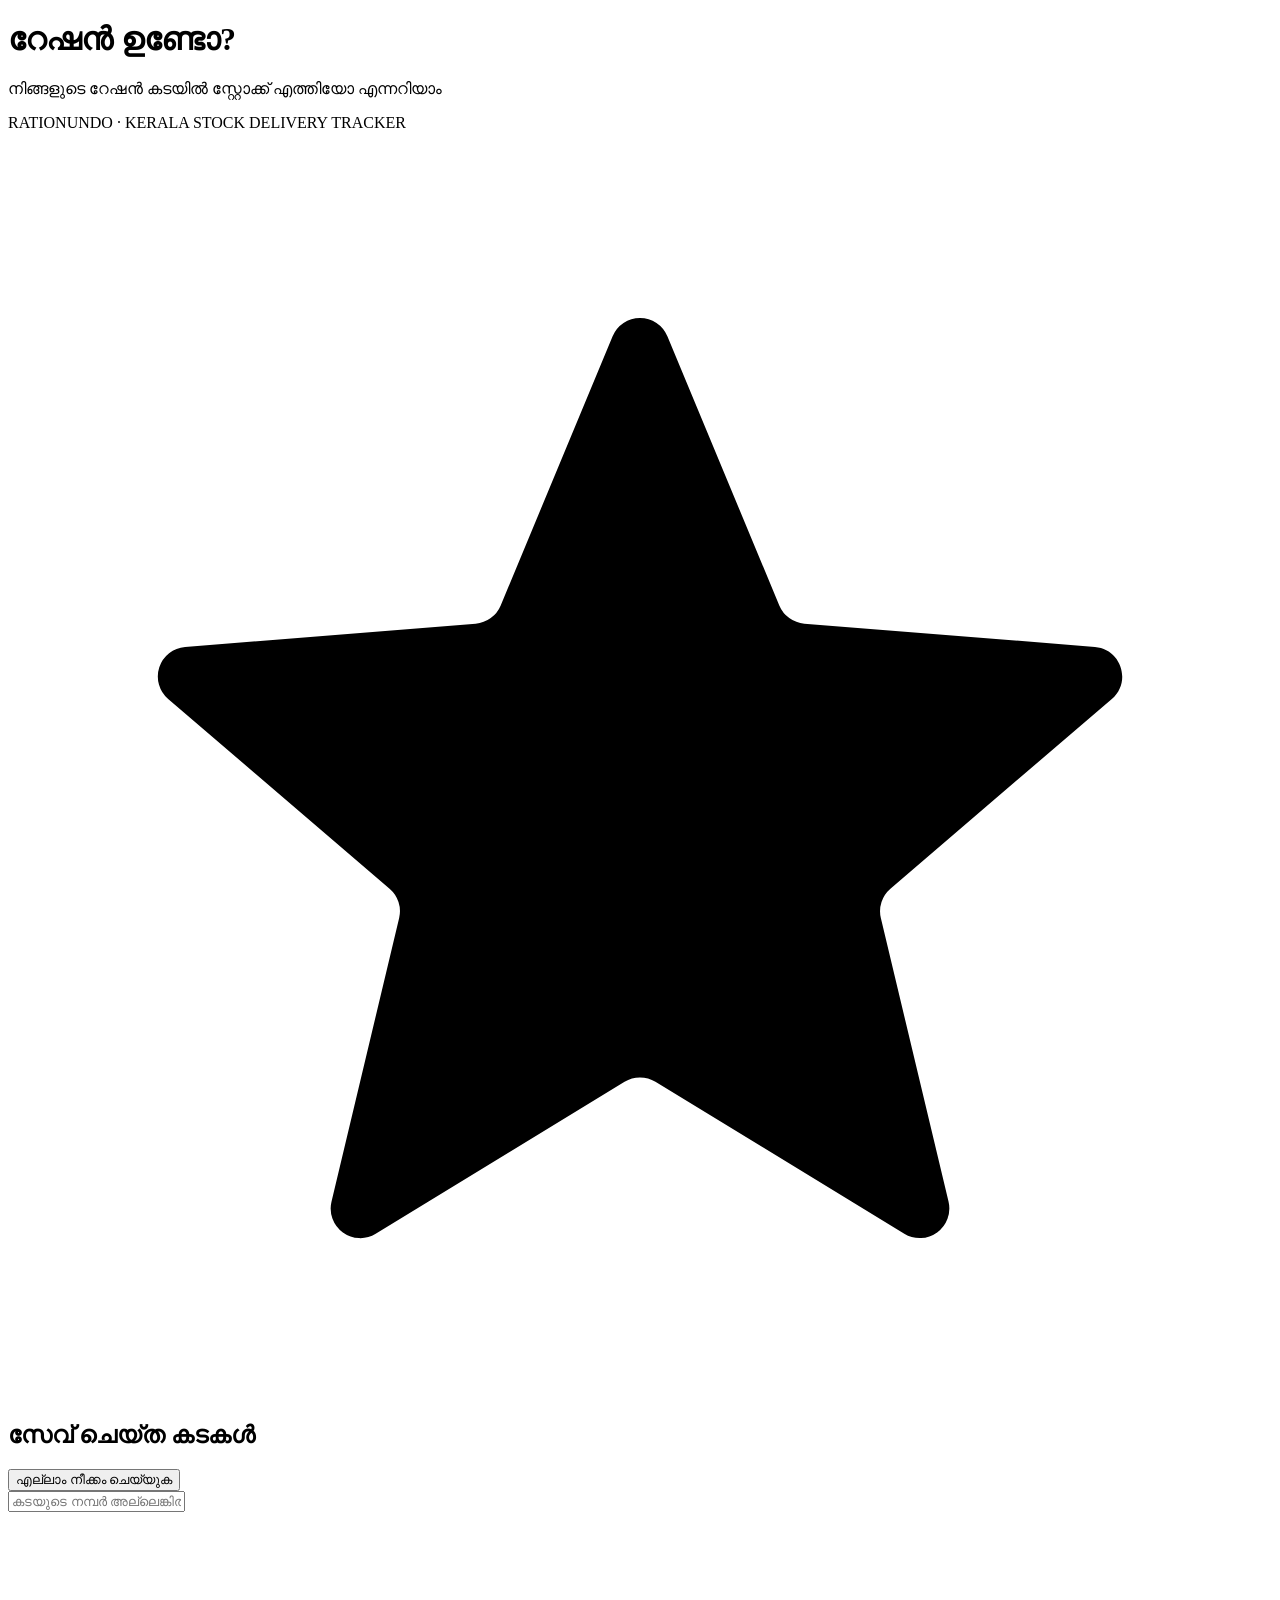
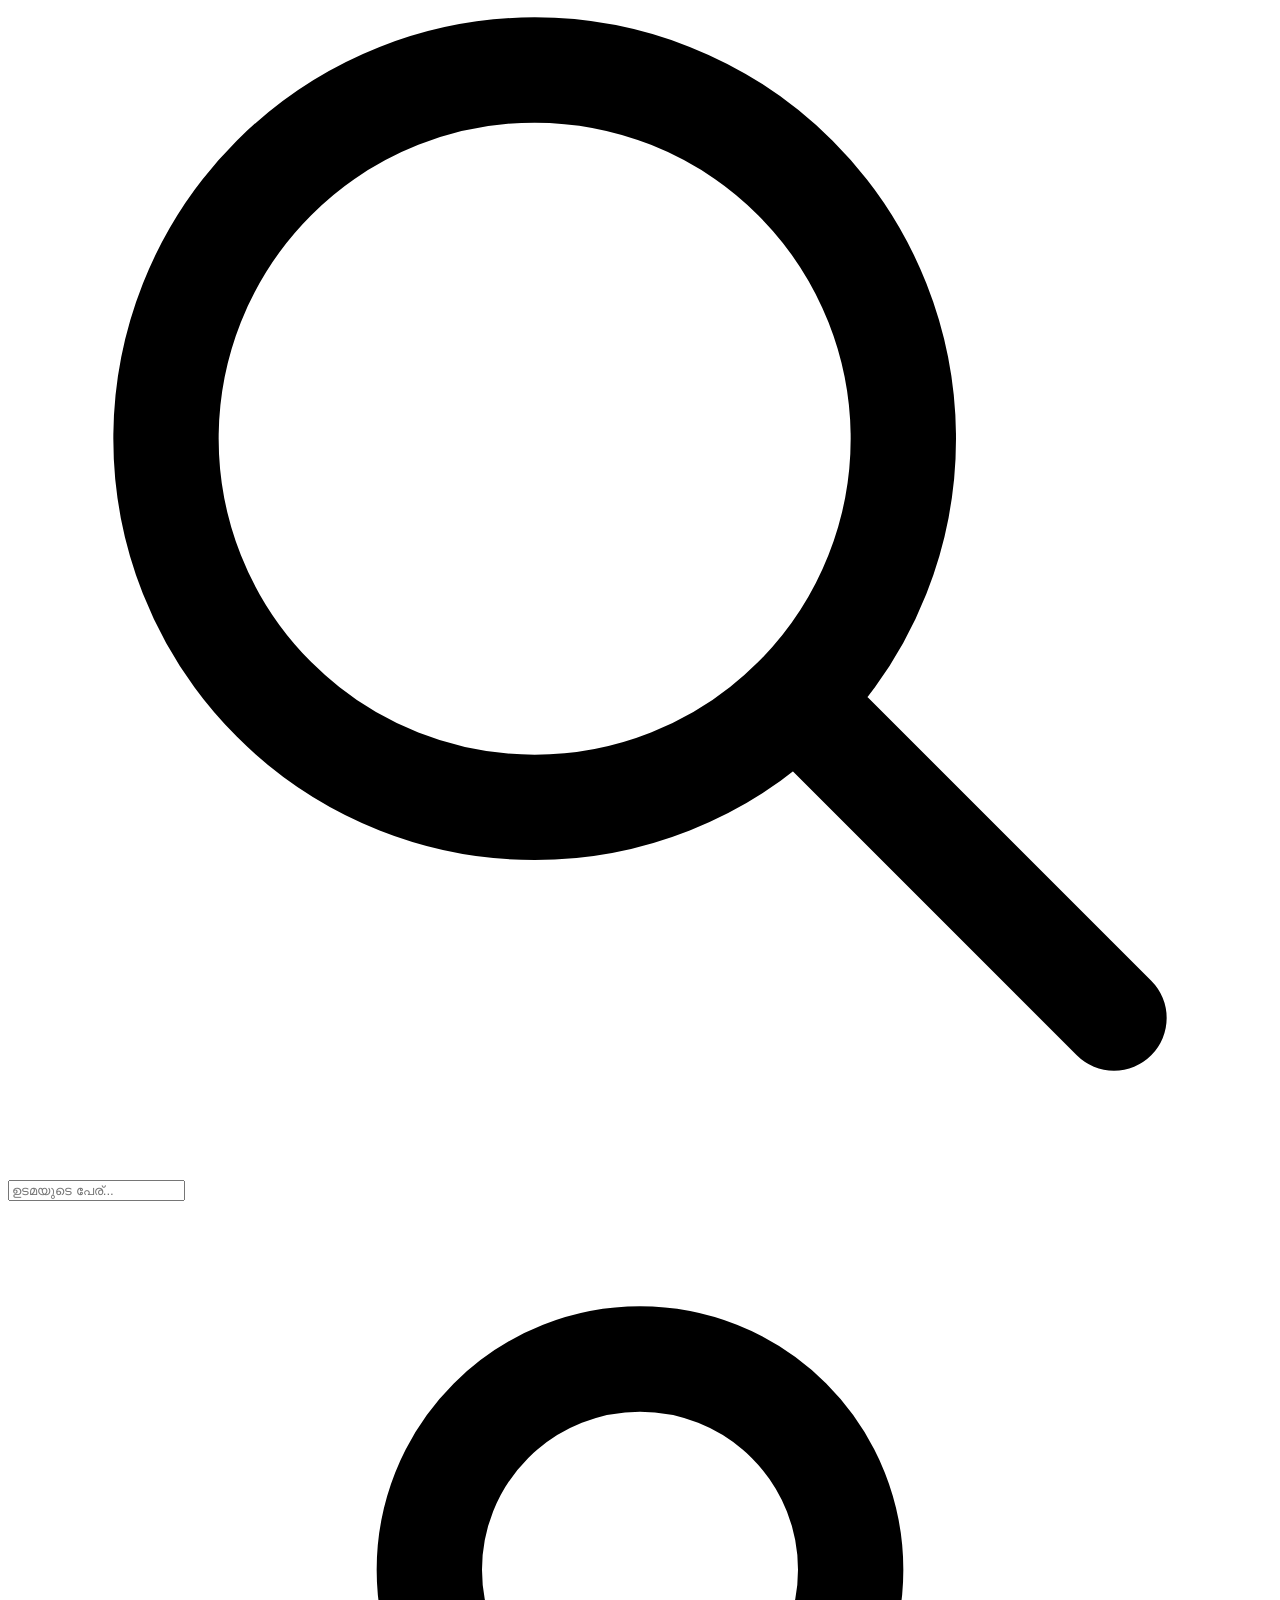
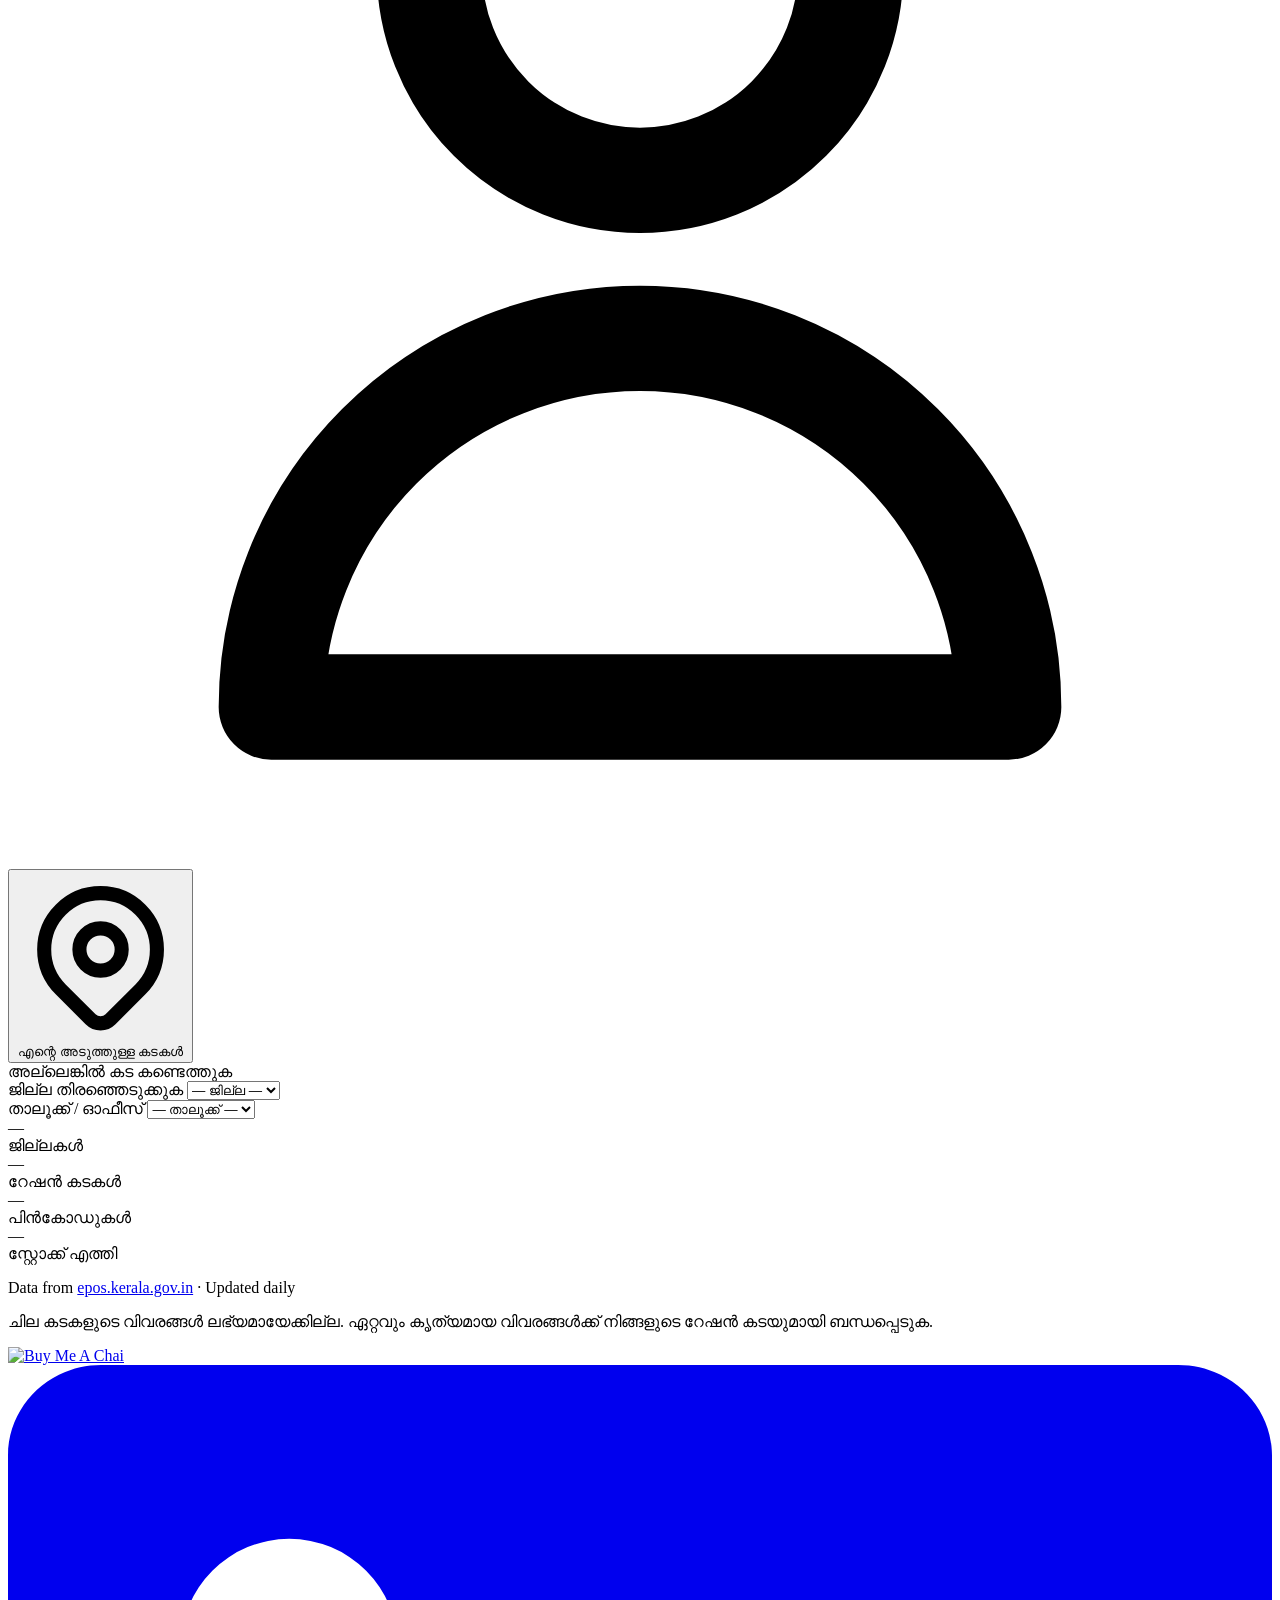
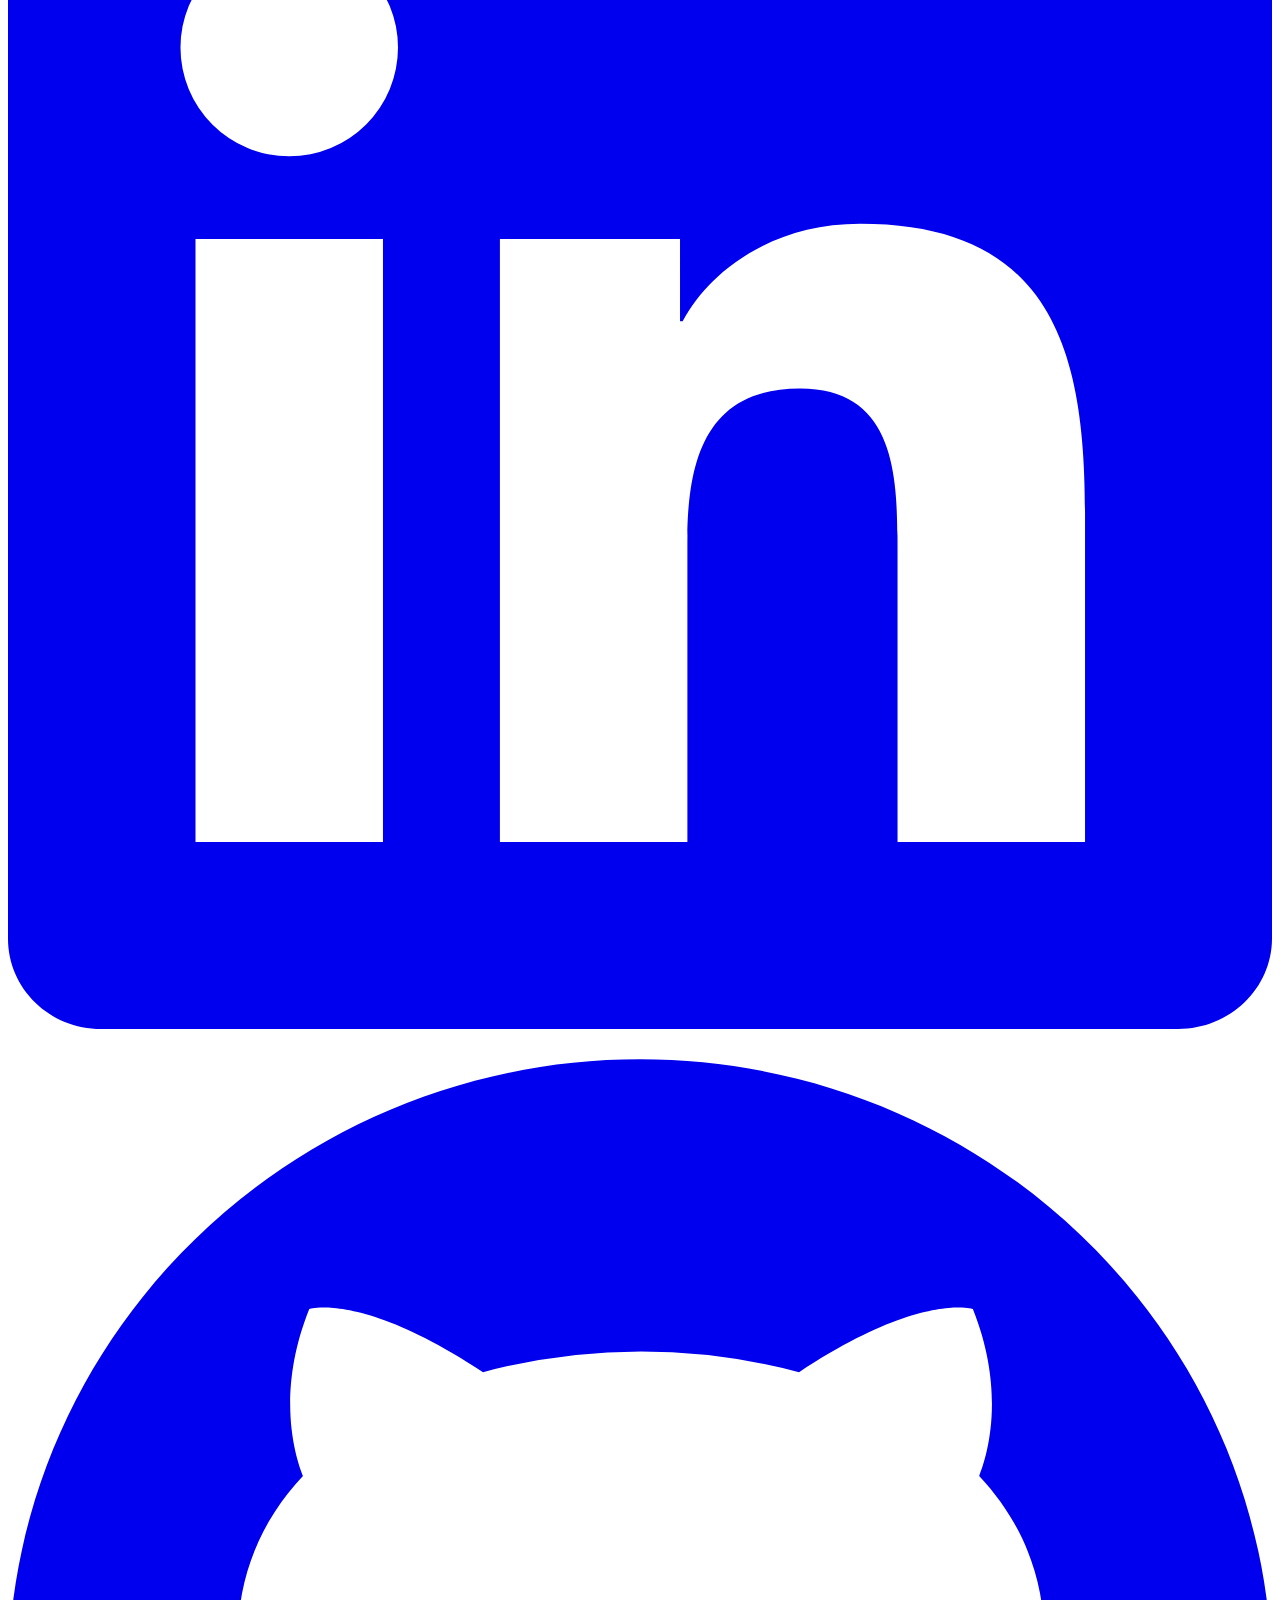
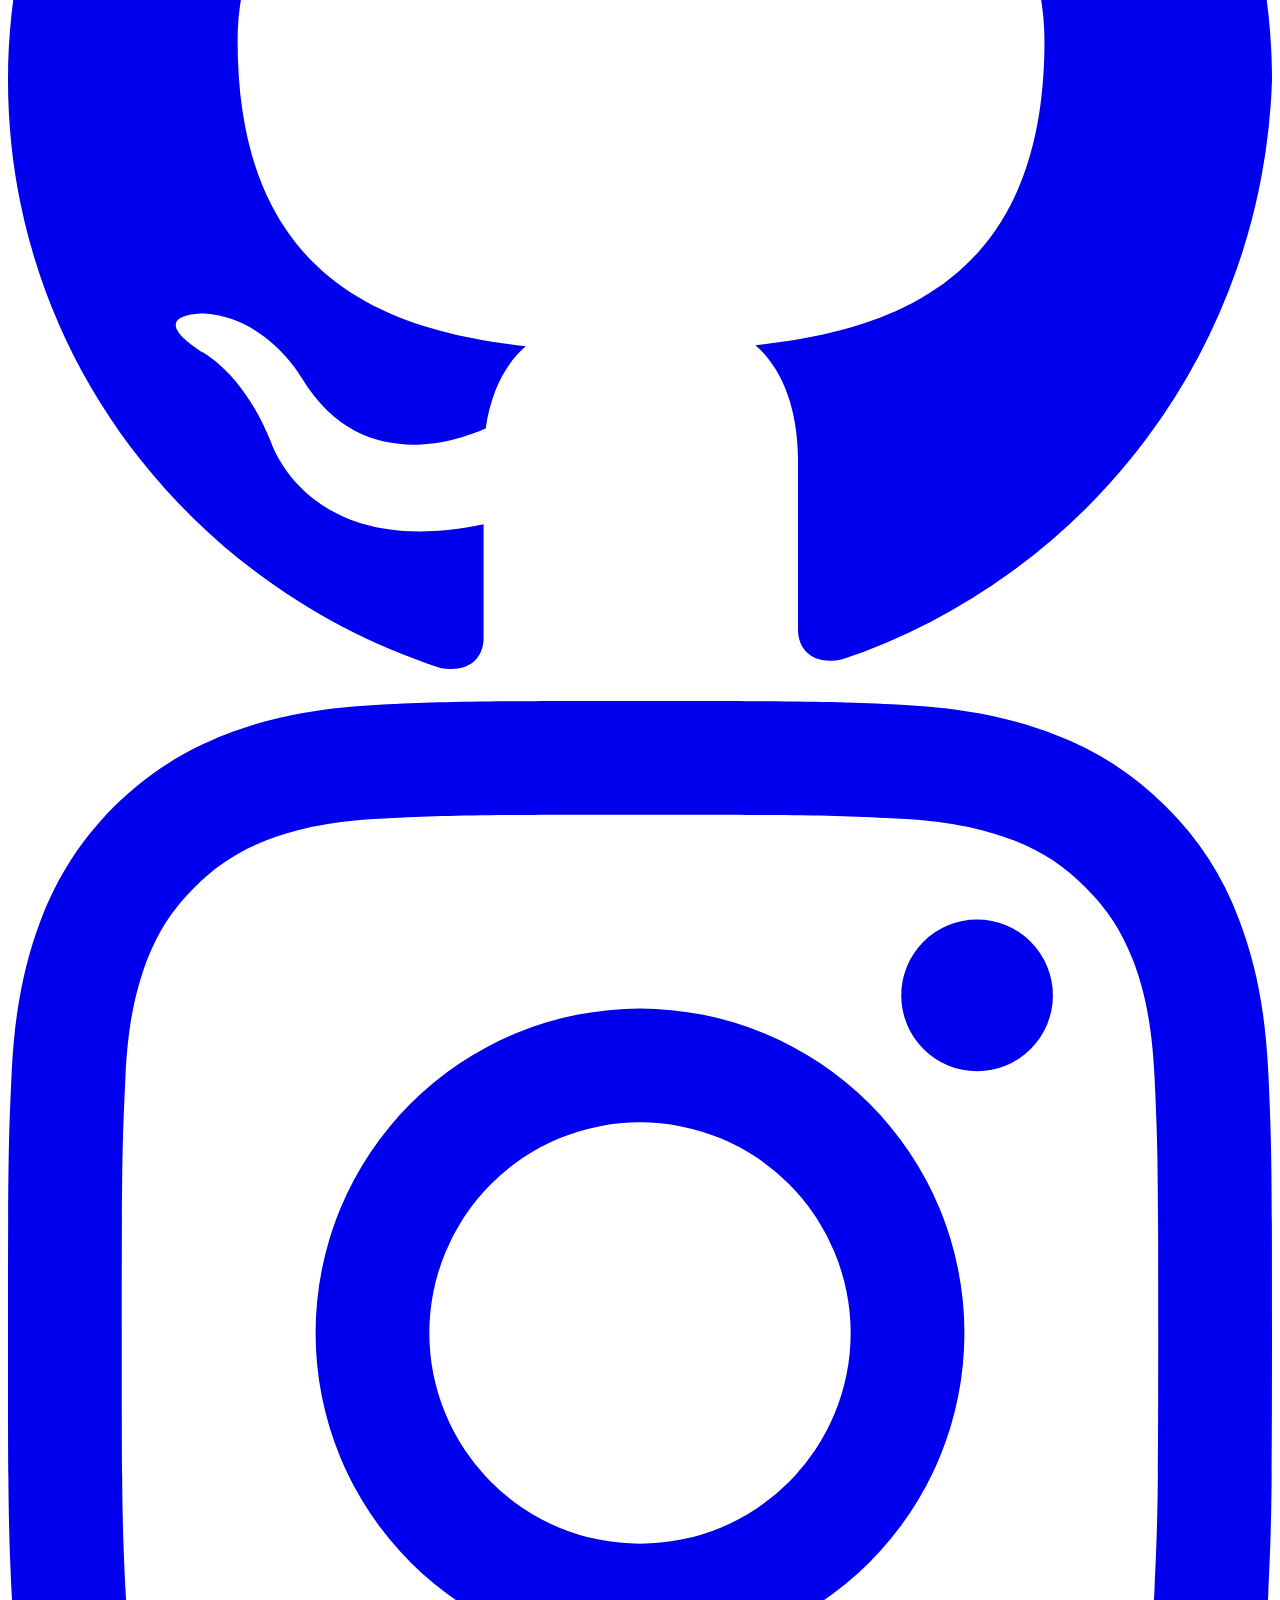
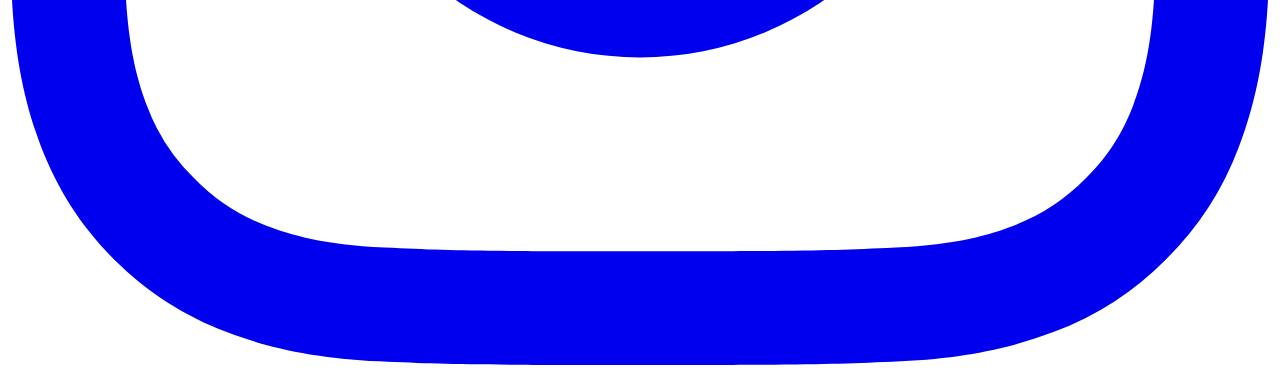
==== commit 91d8de54: "Add favorites, share, and PWA offline fallback" ====
--- a/templates/index.html
+++ b/templates/index.html
@@ -71,6 +71,10 @@
             }
         }
 
+        @utility btn-fav-active {
+            color: theme(--color-amber-400);
+        }
+
     </style>
 </head>
 <body class="bg-kerala-cream min-h-screen flex flex-col">
@@ -84,6 +88,21 @@
     </header>
 
     <main class="max-w-2xl mx-auto px-4 -mt-6 flex-1 w-full">
+
+        <!-- Saved Shops Section -->
+        <div id="saved-shops" class="hidden mb-4">
+            <div class="bg-white rounded-2xl shadow-sm border border-gray-100 p-4">
+                <div class="flex items-center justify-between mb-3">
+                    <h2 class="text-sm font-bold text-gray-700 malayalam flex items-center gap-1.5">
+                        <svg class="w-4 h-4 text-amber-400" fill="currentColor" viewBox="0 0 24 24"><path d="M11.48 3.499a.562.562 0 011.04 0l2.125 5.111a.563.563 0 00.475.345l5.518.442c.499.04.701.663.321.988l-4.204 3.602a.563.563 0 00-.182.557l1.285 5.385a.562.562 0 01-.84.61l-4.725-2.885a.563.563 0 00-.586 0L6.982 20.54a.562.562 0 01-.84-.61l1.285-5.386a.562.562 0 00-.182-.557l-4.204-3.602a.563.563 0 01.321-.988l5.518-.442a.563.563 0 00.475-.345L11.48 3.5z"/></svg>
+                        സേവ് ചെയ്ത കടകൾ
+                    </h2>
+                    <button id="clear-favs-btn" class="text-xs text-gray-400 hover:text-red-400 transition-colors malayalam">എല്ലാം നീക്കം ചെയ്യുക</button>
+                </div>
+                <div id="saved-shops-list" class="flex flex-wrap gap-2"></div>
+            </div>
+        </div>
+
         <!-- Search Card -->
         <div id="search-container" class="relative">
             <div class="bg-white rounded-2xl shadow-lg border border-gray-100 p-2">
@@ -98,12 +117,8 @@
                         aria-label="Search by shop number"
                         aria-controls="suggestions"
                         aria-autocomplete="list"
-                        hx-get="/htmx/autocomplete"
-                        hx-trigger="input changed delay:200ms, search"
-                        hx-target="#suggestions"
-                        hx-swap="innerHTML"
-                        hx-params="q"
-                        hx-on::after-request="if(this.value.trim().length >= 2) document.getElementById('suggestions').classList.remove('hidden'); else document.getElementById('suggestions').classList.add('hidden');"
+                        role="combobox"
+                        aria-expanded="false"
                     >
                     <div class="absolute right-4 top-1/2 -translate-y-1/2">
                         <svg class="h-5 w-5 text-kerala-green/70" fill="none" viewBox="0 0 24 24" stroke="currentColor">
@@ -132,12 +147,8 @@
                         aria-label="Search by owner name"
                         aria-controls="owner-suggestions"
                         aria-autocomplete="list"
-                        hx-get="/htmx/owners"
-                        hx-trigger="input changed delay:200ms"
-                        hx-target="#owner-suggestions"
-                        hx-swap="innerHTML"
-                        hx-params="q"
-                        hx-on::after-request="if(this.value.trim().length >= 2) document.getElementById('owner-suggestions').classList.remove('hidden'); else document.getElementById('owner-suggestions').classList.add('hidden');"
+                        role="combobox"
+                        aria-expanded="false"
                     >
                     <div class="absolute right-4 top-1/2 -translate-y-1/2">
                         <svg class="h-5 w-5 text-kerala-green/70" fill="none" viewBox="0 0 24 24" stroke="currentColor">
@@ -169,33 +180,15 @@
                 <label class="text-xs font-semibold text-gray-500 malayalam">ജില്ല തിരഞ്ഞെടുക്കുക</label>
                 <select id="sel-district"
                         class="mt-1 w-full px-4 py-3 rounded-xl bg-gray-50 border border-gray-200 text-gray-800 focus:outline-none focus:ring-2 focus:ring-kerala-green/20 malayalam"
-                        hx-get="/htmx/taluks"
-                        hx-trigger="change"
-                        hx-target="#sel-taluk"
-                        hx-swap="innerHTML"
-                        name="district"
-                        hx-on::before-request="document.getElementById('taluk-wrap').classList.remove('hidden'); document.getElementById('results').classList.add('hidden'); document.getElementById('results').innerHTML = '';"
-                        hx-on::after-request="if(!this.value) { document.getElementById('taluk-wrap').classList.add('hidden'); }">
+                        name="district">
                     <option value="">— ജില്ല —</option>
                 </select>
-                <!-- Load districts on page load -->
-                <div hx-get="/htmx/districts"
-                     hx-trigger="load"
-                     hx-target="#sel-district"
-                     hx-swap="beforeend"
-                     style="display:none"></div>
             </div>
             <div id="taluk-wrap" class="hidden">
                 <label class="text-xs font-semibold text-gray-500 malayalam">താലൂക്ക് / ഓഫീസ്</label>
                 <select id="sel-taluk"
                         class="mt-1 w-full px-4 py-3 rounded-xl bg-gray-50 border border-gray-200 text-gray-800 focus:outline-none focus:ring-2 focus:ring-kerala-green/20"
-                        name="tso_code"
-                        hx-get="/htmx/shops"
-                        hx-trigger="change"
-                        hx-target="#results"
-                        hx-swap="innerHTML"
-                        hx-include="[name='district']"
-                        hx-on::before-request="document.getElementById('empty-state').classList.add('hidden'); document.getElementById('results').classList.remove('hidden'); document.getElementById('results').innerHTML = '<div class=\'text-center py-16\'><div class=\'inline-block w-8 h-8 border-[3px] border-kerala-green/20 border-t-kerala-green rounded-full animate-spin\'></div><p class=\'mt-4 text-sm text-gray-500 malayalam\'>കടകൾ ലോഡ് ചെയ്യുന്നു...</p></div>';">
+                        name="tso_code">
                     <option value="">— താലൂക്ക് —</option>
                 </select>
             </div>
@@ -244,9 +237,9 @@
                 ചില കടകളുടെ വിവരങ്ങൾ ലഭ്യമായേക്കില്ല. ഏറ്റവും കൃത്യമായ വിവരങ്ങൾക്ക് നിങ്ങളുടെ റേഷൻ കടയുമായി ബന്ധപ്പെടുക.
             </p>
             <!-- Social links -->
-            <div class="flex items-center justify-center gap-4 pt-2">
-                <a href="https://buymeachai.ezee.li/jithinjz" target="_blank" rel="noopener noreferrer" aria-label="Buy Me A Chai">
-                    <img src="https://buymeachai.ezee.li/assets/images/buymeachai-button.png" alt="Buy Me A Chai" class="w-28 sm:w-32 h-auto mx-auto">
+            <div class="flex items-center justify-center gap-3 pt-2">
+                <a href="https://buymeachai.ezee.li/jithinjz" target="_blank" rel="noopener noreferrer" aria-label="Buy Me A Chai" class="text-gray-400 hover:text-kerala-darkgreen transition-colors">
+                    <img src="https://buymeachai.ezee.li/assets/images/buymeachai-button.png" alt="Buy Me A Chai" class="h-4.5 w-auto mx-auto">
                 </a>
             </div>
             <div class="flex items-center justify-center gap-4 pt-2">
@@ -263,7 +256,7 @@
         </div>
     </footer>
 
-    <script src="/static/app.js?v=6"></script>
+    <script src="/static/app.js?v=10"></script>
     <script>
         if ('serviceWorker' in navigator) {
             window.addEventListener('load', () => navigator.serviceWorker.register('/sw.js').catch(() => {}));
